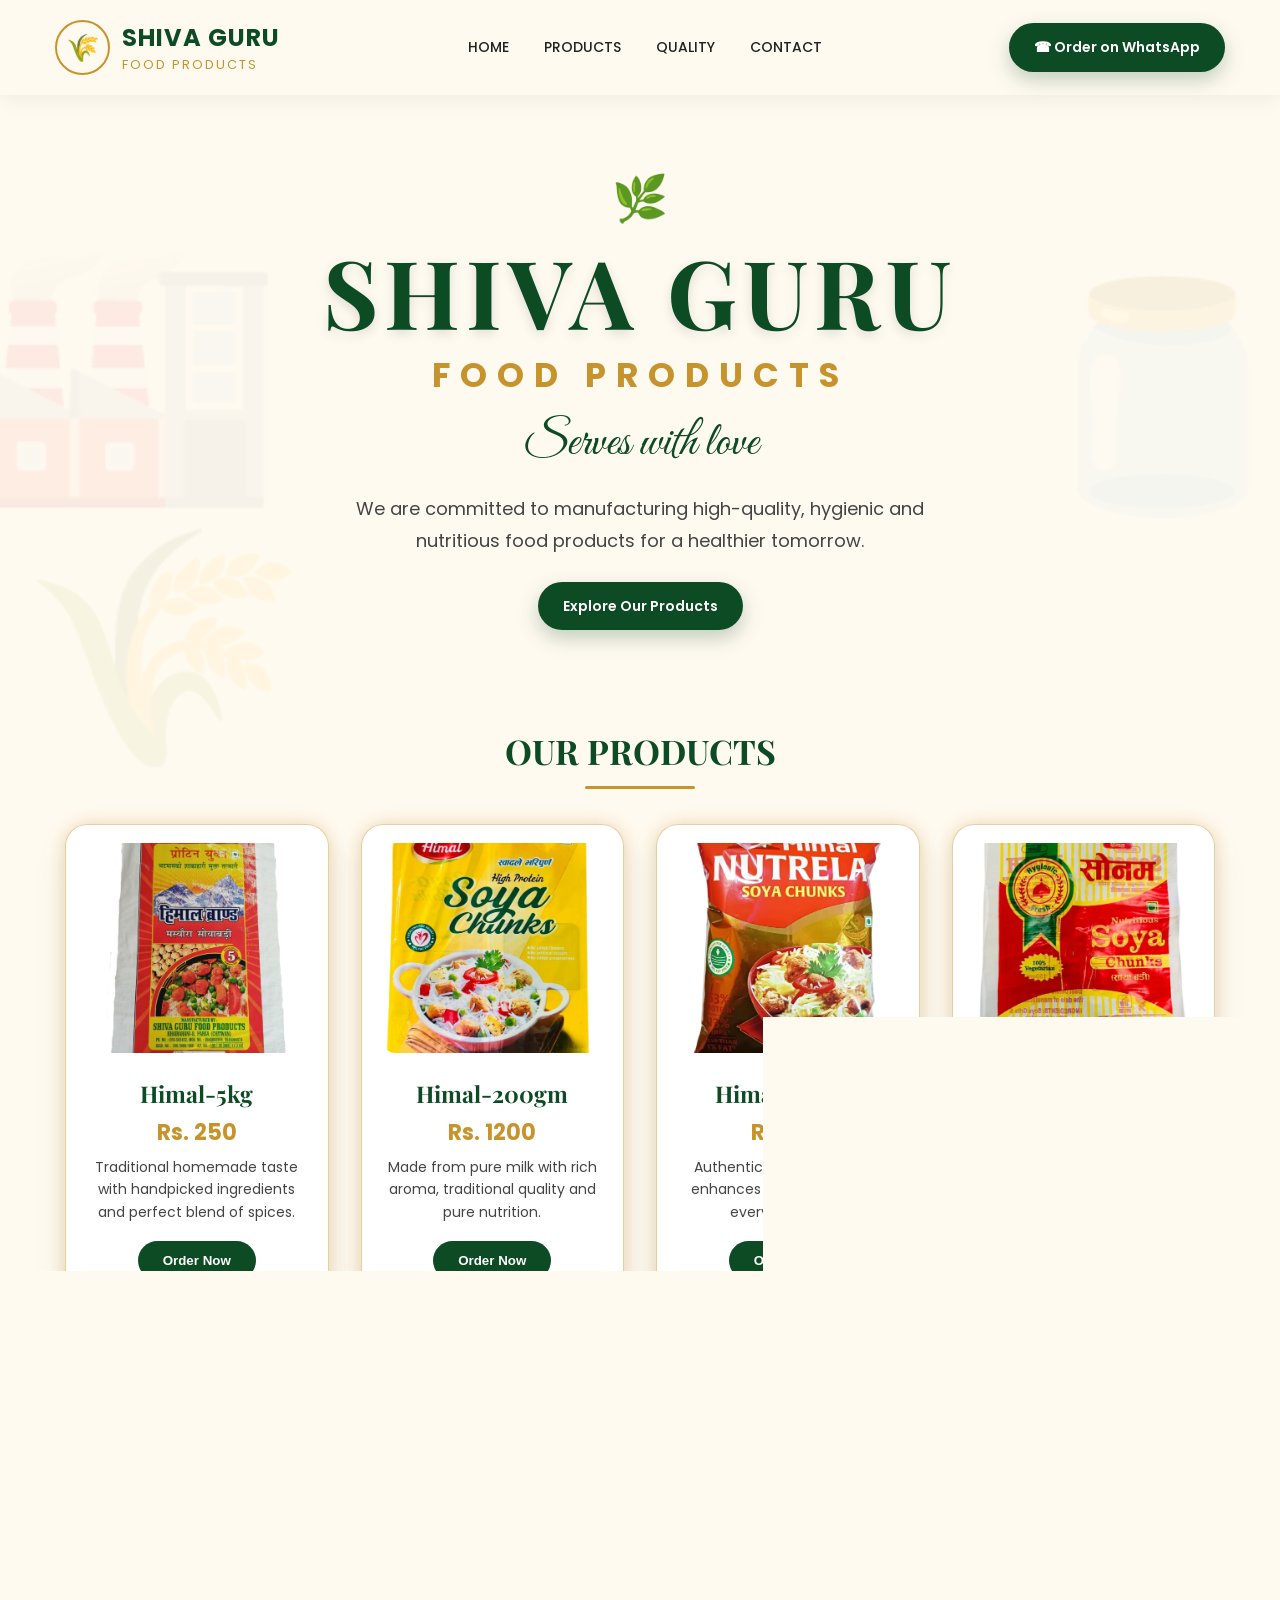
==== index.html @ 167d83d1 "Rename to lowercase index" ====
<!DOCTYPE html>
<html lang="en">
<head>
  <meta charset="UTF-8" />
  <meta name="viewport" content="width=device-width, initial-scale=1.0" />
  <title>Shiva Guru Food Products</title>

  <link href="https://fonts.googleapis.com/css2?family=Playfair+Display:wght@600;700;800&family=Poppins:wght@300;400;500;600;700&family=Great+Vibes&display=swap" rel="stylesheet">

  <link rel="stylesheet" href="style.css" />
</head>
<body>

  <div class="bg-line factory"></div>
  <div class="bg-line jar"></div>
  <div class="bg-line wheat"></div>

  <header class="navbar">
    <div class="brand">
      <div class="logo">🌾</div>
      <div>
        <h2>Shiva Guru</h2>
        <p>Food Products</p>
      </div>
    </div>

    <nav>
      <a href="#">Home</a>
      <a href="#products">Products</a>
      <a href="#quality">Quality</a>
      <a href="#contact">Contact</a>
    </nav>

    <a class="nav-btn" href="https://wa.me/9779845094574" target="_blank">☎ Order on WhatsApp</a>
  </header>

  <section class="hero">
    <div class="hero-content">
      <div class="small-icon">🌿</div>
      <h1>Shiva Guru</h1>
      <h3>Food Products</h3>
      <p class="slogan">Serves with love</p>

      <p class="hero-text">
        We are committed to manufacturing high-quality, hygienic and nutritious food products
        for a healthier tomorrow.
      </p>

      <a href="#products" class="main-btn">Explore Our Products</a>
    </div>
  </section>

  <section id="products" class="products">
    <h2>Our Products</h2>
    <div class="divider"></div>

    <div class="product-grid" id="productGrid"></div>
  </section>
  <section id="quality" class="quality">
    <div class="quality-box">
      <div>
        <span>🛡</span>
        <h4>Premium Quality</h4>
        <p>Best quality in every product.</p>
      </div>

      <div>
        <span>🌱</span>
        <h4>Natural Ingredients</h4>
        <p>Carefully selected ingredients.</p>
      </div>

      <div>
        <span>🏭</span>
        <h4>Hygienic Process</h4>
        <p>Manufactured in a clean environment.</p>
      </div>

      <div>
        <span>♡</span>
        <h4>Customer Satisfaction</h4>
        <p>Customer happiness is our priority.</p>
      </div>
    </div>
  </section>

  <section id="contact" class="contact-section">
    <div class="contact-card">
      <div class="contact-info">
        <h2>Get in Touch</h2>
        <div class="divider small"></div>

        <p><span class="circle-icon">✉</span> Shivagurufoodproducts@gmail.com</p>
        <p><span class="circle-icon">☎</span> 9845094574</p>
        <p><span class="circle-icon">📍</span> Khairahani-8, Parsa, Chitwan, Nepal</p>
      </div>

      <div class="qr-box">
        <h2>Chat With Us on WhatsApp</h2>
        <div class="divider small"></div>
        <p>Scan the QR code to message us directly.</p>

        <img src="https://api.qrserver.com/v1/create-qr-code/?size=180x180&data=https://wa.me/9779845094574" alt="WhatsApp QR Code">

        <a href="https://wa.me/9779845094574" target="_blank" class="main-btn">Chat on WhatsApp</a>
      </div>
    </div>
  </section>

  <footer>
    <div class="footer-brand">
      <div class="logo">🌾</div>
      <div>
        <h3>Shiva Guru</h3>
        <p>Food Products</p>
      </div>
    </div>

    <p>© 2026 Shiva Guru Food Products. All Rights Reserved.</p>
  </footer>

  <div class="modal" id="orderModal">
    <div class="modal-content">
      <button class="close-btn" onclick="closeModal()">×</button>

      <h2>Order Product</h2>
      <p id="selectedProduct"></p>

      <input type="text" id="customerName" placeholder="Your Name">
      <input type="text" id="customerAddress" placeholder="Your Address">
      <input type="number" id="quantity" placeholder="Quantity">
      <input type="text" id="customerPhone" placeholder="Contact Number">

      <button class="send-btn" onclick="sendOrder()">Send to WhatsApp</button>
    </div>
  </div>

  <script src="script.js"></script>
</body>
</html>
---- style.css ----
* {
  margin: 0;
  padding: 0;
  box-sizing: border-box;
}

html {
  scroll-behavior: smooth;
}

body {
  font-family: 'Poppins', sans-serif;
  background: #fffaf0;
  color: #1d1d1d;
  overflow-x: hidden;
}

/* Background low-transparent manufacturing elements */
.bg-line {
  position: fixed;
  z-index: -1;
  opacity: 0.07;
  pointer-events: none;
}

.factory::before {
  content: "🏭";
  font-size: 250px;
  position: fixed;
  left: -30px;
  top: 180px;
}

.jar::before {
  content: "🫙";
  font-size: 220px;
  position: fixed;
  right: -20px;
  top: 230px;
}

.wheat::before {
  content: "🌾";
  font-size: 230px;
  position: fixed;
  left: 20px;
  bottom: 80px;
}

/* Navbar */
.navbar {
  width: 100%;
  padding: 20px 55px;
  background: rgba(255, 250, 240, 0.95);
  display: flex;
  justify-content: space-between;
  align-items: center;
  box-shadow: 0 4px 20px rgba(0,0,0,0.06);
  position: sticky;
  top: 0;
  z-index: 1000;
}

.brand {
  display: flex;
  align-items: center;
  gap: 12px;
}

.logo {
  width: 55px;
  height: 55px;
  border: 2px solid #c7932d;
  color: #0d4b25;
  border-radius: 50%;
  display: flex;
  justify-content: center;
  align-items: center;
  font-size: 27px;
}

.brand h2 {
  color: #0d4b25;
  text-transform: uppercase;
  font-size: 24px;
  letter-spacing: 1px;
}

.brand p {
  color: #c7932d;
  text-transform: uppercase;
  font-size: 13px;
  letter-spacing: 2px;
}

nav {
  display: flex;
  gap: 35px;
}

nav a {
  text-decoration: none;
  color: #222;
  font-weight: 500;
  font-size: 14px;
  text-transform: uppercase;
}

nav a:hover {
  color: #c7932d;
}

.nav-btn,
.main-btn {
  background: #0d4b25;
  color: white;
  text-decoration: none;
  padding: 14px 25px;
  border-radius: 30px;
  font-size: 14px;
  font-weight: 600;
  box-shadow: 0 8px 20px rgba(13,75,37,0.25);
  transition: 0.3s;
}

.nav-btn:hover,
.main-btn:hover {
  background: #c7932d;
  transform: translateY(-2px);
}

/* Hero */
.hero {
  min-height: 520px;
  display: flex;
  align-items: center;
  justify-content: center;
  text-align: center;
  padding: 70px 20px;
  position: relative;
}

.hero-content {
  max-width: 850px;
}

.small-icon {
  font-size: 45px;
  margin-bottom: 10px;
}

.hero h1 {
  font-family: 'Playfair Display', serif;
  font-size: 95px;
  color: #0d4b25;
  text-transform: uppercase;
  letter-spacing: 6px;
  line-height: 1;
  text-shadow: 0 4px 12px rgba(0,0,0,0.12);
}

.hero h3 {
  font-size: 34px;
  color: #c7932d;
  text-transform: uppercase;
  letter-spacing: 10px;
  margin-top: 12px;
}

.slogan {
  font-family: 'Great Vibes', cursive;
  font-size: 48px;
  color: #0d4b25;
  margin-top: 12px;
}

.hero-text {
  max-width: 620px;
  margin: 20px auto 35px;
  font-size: 18px;
  line-height: 1.8;
  color: #444;
}

/* Products */
.products {
  padding: 40px 65px 60px;
  text-align: center;
}

.products h2,
.contact-section h2 {
  font-family: 'Playfair Display', serif;
  color: #0d4b25;
  font-size: 34px;
  text-transform: uppercase;
}

.divider {
  width: 110px;
  height: 3px;
  background: #c7932d;
  margin: 12px auto 35px;
  border-radius: 20px;
}

.divider.small {
  width: 80px;
  margin-bottom: 25px;
}

.product-grid {
  display: grid;
  grid-template-columns: repeat(4, 1fr);
  gap: 32px;
  max-width: 1200px;
  margin: auto;
}

.product-card {
  background: rgba(255,255,255,0.94);
  border-radius: 22px;
  padding: 18px;
  border: 1px solid rgba(199,147,45,0.45);
  box-shadow:
    0 0 18px rgba(199,147,45,0.30),
    0 15px 35px rgba(0,0,0,0.08);
  transition: 0.35s ease;
}

.product-card:hover {
  transform: translateY(-8px);
  box-shadow:
    0 0 28px rgba(199,147,45,0.50),
    0 22px 45px rgba(0,0,0,0.12);
}

.product-card img {
  width: 100%;
  height: 210px;
  object-fit: cover;
  border-radius: 16px;
  background: #fff7df;
}

.product-card h3 {
  color: #0d4b25;
  font-family: 'Playfair Display', serif;
  font-size: 23px;
  margin-top: 18px;
}

.price {
  color: #c7932d;
  font-weight: 700;
  font-size: 22px;
  margin: 7px 0;
}

.product-card p {
  font-size: 14px;
  line-height: 1.6;
  color: #444;
  min-height: 70px;
}

.order-btn {
  border: none;
  background: #0d4b25;
  color: white;
  padding: 12px 25px;
  border-radius: 25px;
  margin-top: 15px;
  cursor: pointer;
  font-weight: 600;
  transition: 0.3s;
}

.order-btn:hover {
  background: #c7932d;
}

/* Quality */
.quality {
  padding: 20px 70px 50px;
}

.quality-box {
  max-width: 1080px;
  margin: auto;
  background: rgba(255,255,255,0.88);
  border-radius: 20px;
  display: grid;
  grid-template-columns: repeat(4, 1fr);
  padding: 30px 20px;
  box-shadow: 0 12px 30px rgba(0,0,0,0.07);
}

.quality-box div {
  padding: 10px 25px;
  border-right: 1px solid rgba(199,147,45,0.35);
}

.quality-box div:last-child {
  border-right: none;
}

.quality-box span {
  font-size: 40px;
}

.quality-box h4 {
  margin: 10px 0;
  color: #0d4b25;
  text-transform: uppercase;
}

.quality-box p {
  font-size: 14px;
  color: #555;
}

/* Contact */
.contact-section {
  padding: 30px 70px 60px;
}

.contact-card {
  max-width: 1080px;
  margin: auto;
  background: rgba(255,255,255,0.9);
  border-radius: 22px;
  padding: 40px;
  display: grid;
  grid-template-columns: 1fr 1fr;
  gap: 30px;
  box-shadow: 0 12px 35px rgba(0,0,0,0.08);
}

.contact-info {
  border-right: 1px solid rgba(199,147,45,0.4);
  padding-right: 40px;
}

.contact-info p {
  display: flex;
  align-items: center;
  gap: 18px;
  margin: 25px 0;
  font-size: 17px;
}

.circle-icon {
  width: 42px;
  height: 42px;
  background: #0d4b25;
  color: white;
  border-radius: 50%;
  display: flex;
  justify-content: center;
  align-items: center;
}

.qr-box {
  text-align: center;
}

.qr-box p {
  color: #444;
  margin-bottom: 18px;
}

.qr-box img {
  width: 180px;
  border: 8px solid #fff4d0;
  border-radius: 12px;
  margin-bottom: 18px;
}

/* Footer */
footer {
  background: #0d4b25;
  color: white;
  padding: 28px 70px;
  display: flex;
  justify-content: space-between;
  align-items: center;
}

.footer-brand {
  display: flex;
  align-items: center;
  gap: 12px;
}

.footer-brand h3 {
  color: #f3c86a;
  text-transform: uppercase;
  letter-spacing: 2px;
}

.footer-brand p {
  color: #f3c86a;
  text-transform: uppercase;
  font-size: 13px;
}

/* Order Modal */
.modal {
  position: fixed;
  inset: 0;
  background: rgba(0,0,0,0.55);
  display: none;
  justify-content: center;
  align-items: center;
  z-index: 3000;
}

.modal-content {
  background: #fffaf0;
  width: 90%;
  max-width: 430px;
  padding: 35px;
  border-radius: 22px;
  position: relative;
  box-shadow: 0 20px 60px rgba(0,0,0,0.3);
}

.modal-content h2 {
  color: #0d4b25;
  margin-bottom: 8px;
}

#selectedProduct {
  color: #c7932d;
  font-weight: 600;
  margin-bottom: 18px;
}

.modal-content input {
  width: 100%;
  padding: 14px;
  margin: 9px 0;
  border-radius: 10px;
  border: 1px solid #ddd;
  font-family: 'Poppins', sans-serif;
}

.send-btn {
  width: 100%;
  margin-top: 15px;
  padding: 14px;
  background: #0d4b25;
  color: white;
  border: none;
  border-radius: 25px;
  font-weight: 700;
  cursor: pointer;
}

.close-btn {
  position: absolute;
  top: 12px;
  right: 18px;
  border: none;
  background: transparent;
  font-size: 30px;
  cursor: pointer;
}

/* Responsive */
@media (max-width: 1000px) {
  nav {
    display: none;
  }

  .product-grid {
    grid-template-columns: repeat(2, 1fr);
  }

  .quality-box {
    grid-template-columns: repeat(2, 1fr);
  }

  .contact-card {
    grid-template-columns: 1fr;
  }

  .contact-info {
    border-right: none;
    border-bottom: 1px solid rgba(199,147,45,0.4);
    padding-right: 0;
    padding-bottom: 25px;
  }

  .hero h1 {
    font-size: 64px;
  }
}

@media (max-width: 600px) {
  .navbar {
    padding: 18px 22px;
  }

  .nav-btn {
    display: none;
  }

  .hero h1 {
    font-size: 46px;
    letter-spacing: 3px;
  }

  .hero h3 {
    font-size: 22px;
    letter-spacing: 5px;
  }

  .slogan {
    font-size: 38px;
  }

  .products,
  .quality,
  .contact-section {
    padding-left: 22px;
    padding-right: 22px;
  }

  .product-grid {
    grid-template-columns: 1fr;
  }

  .quality-box {
    grid-template-columns: 1fr;
  }

  .quality-box div {
    border-right: none;
    border-bottom: 1px solid rgba(199,147,45,0.3);
  }

  footer {
    flex-direction: column;
    gap: 20px;
    text-align: center;
  }
}
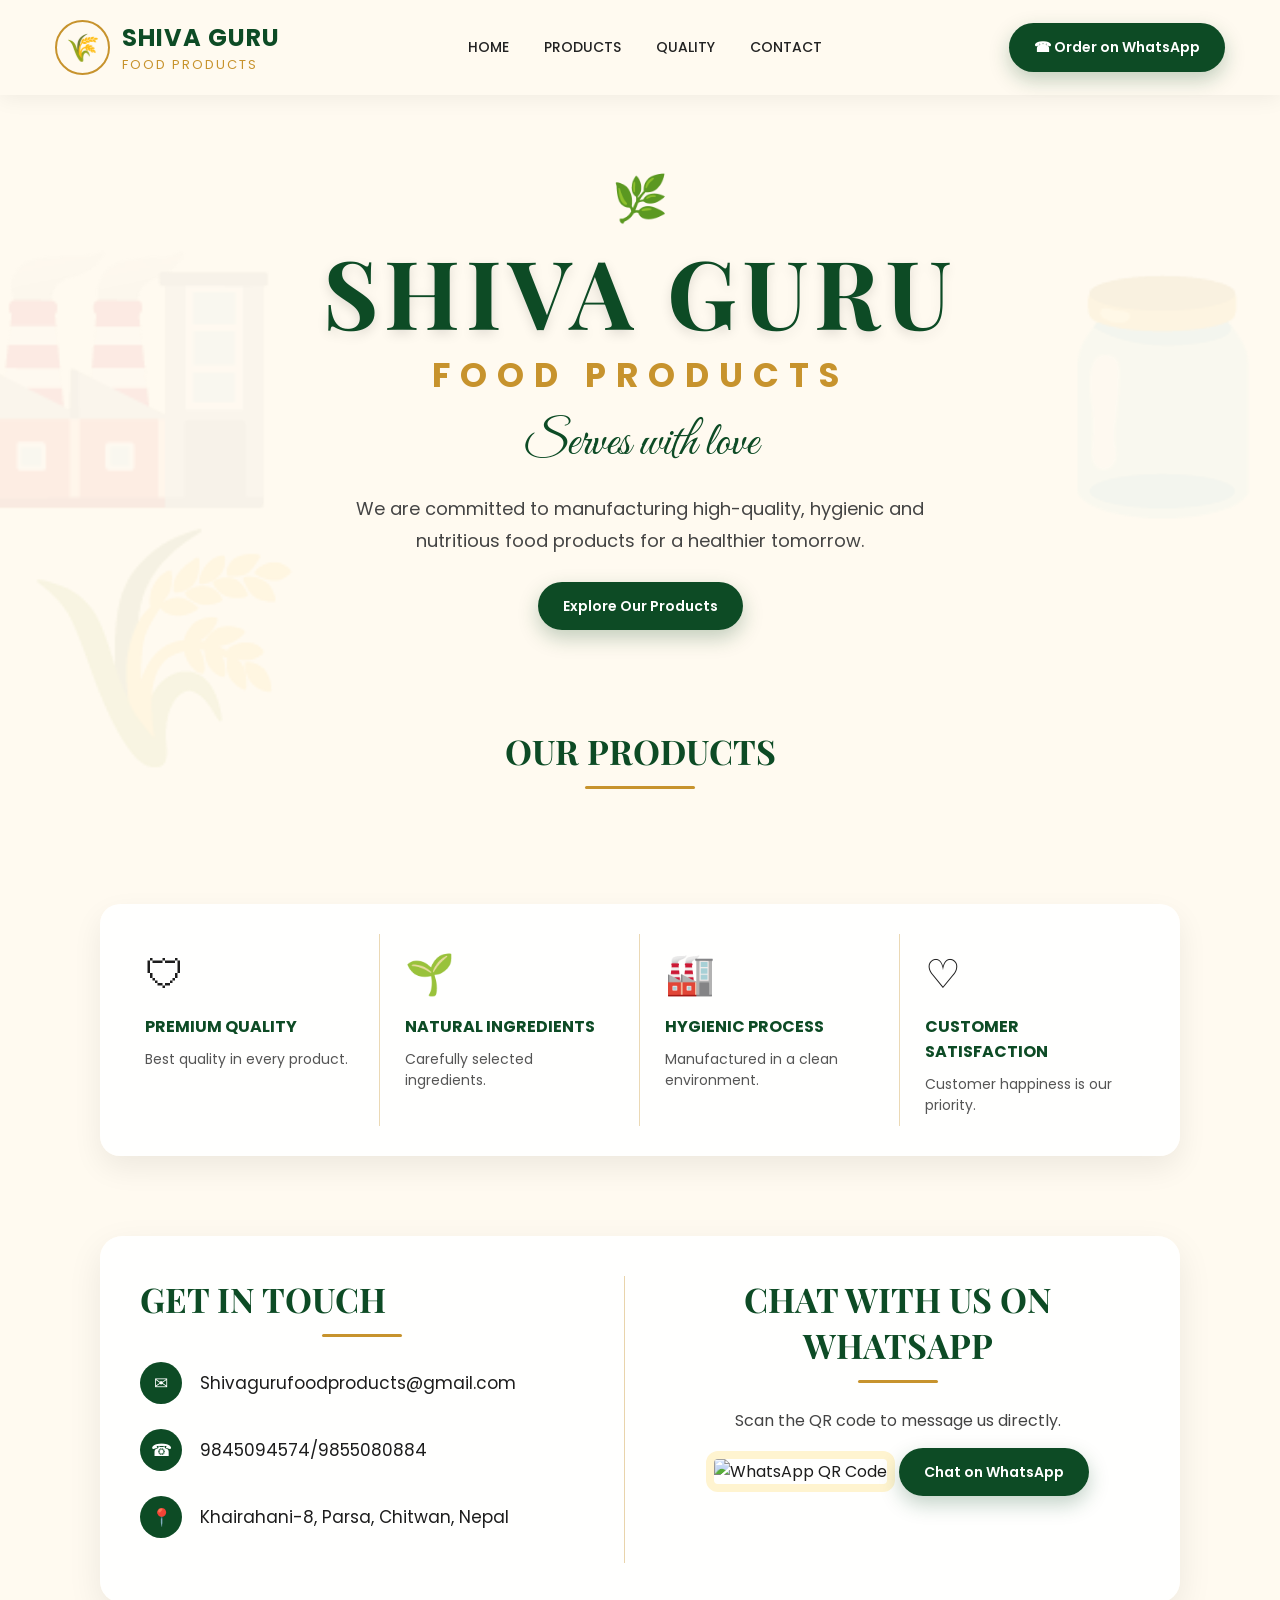
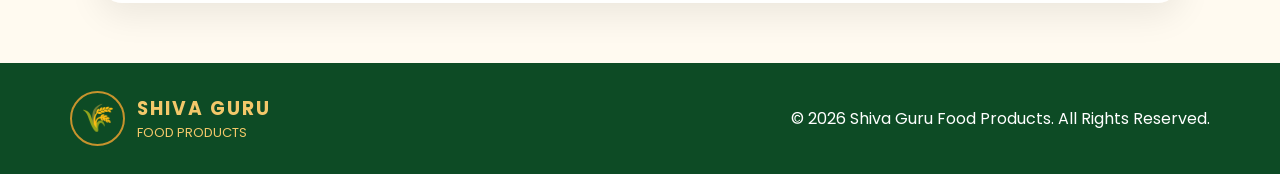
==== commit db8bfedf: "Updated WhatsApp order number" ====
--- a/index.html
+++ b/index.html
@@ -31,7 +31,7 @@
       <a href="#contact">Contact</a>
     </nav>
 
-    <a class="nav-btn" href="https://wa.me/9779845094574" target="_blank">☎ Order on WhatsApp</a>
+    <a class="nav-btn" href="https://wa.me/9779855080884" target="_blank">☎ Order on WhatsApp</a>
   </header>
 
   <section class="hero">
@@ -91,7 +91,7 @@
         <div class="divider small"></div>
 
         <p><span class="circle-icon">✉</span> Shivagurufoodproducts@gmail.com</p>
-        <p><span class="circle-icon">☎</span> 9845094574</p>
+        <p><span class="circle-icon">☎</span> 9845094574/9855080884</p>
         <p><span class="circle-icon">📍</span> Khairahani-8, Parsa, Chitwan, Nepal</p>
       </div>
 
@@ -100,9 +100,9 @@
         <div class="divider small"></div>
         <p>Scan the QR code to message us directly.</p>
 
-        <img src="https://api.qrserver.com/v1/create-qr-code/?size=180x180&data=https://wa.me/9779845094574" alt="WhatsApp QR Code">
+        <img src="https://api.qrserver.com/v1/create-qr-code/?size=180x180&data=https://wa.me/9779855080884" alt="WhatsApp QR Code">
 
-        <a href="https://wa.me/9779845094574" target="_blank" class="main-btn">Chat on WhatsApp</a>
+        <a href="https://wa.me/9779855080884" target="_blank" class="main-btn">Chat on WhatsApp</a>
       </div>
     </div>
   </section>
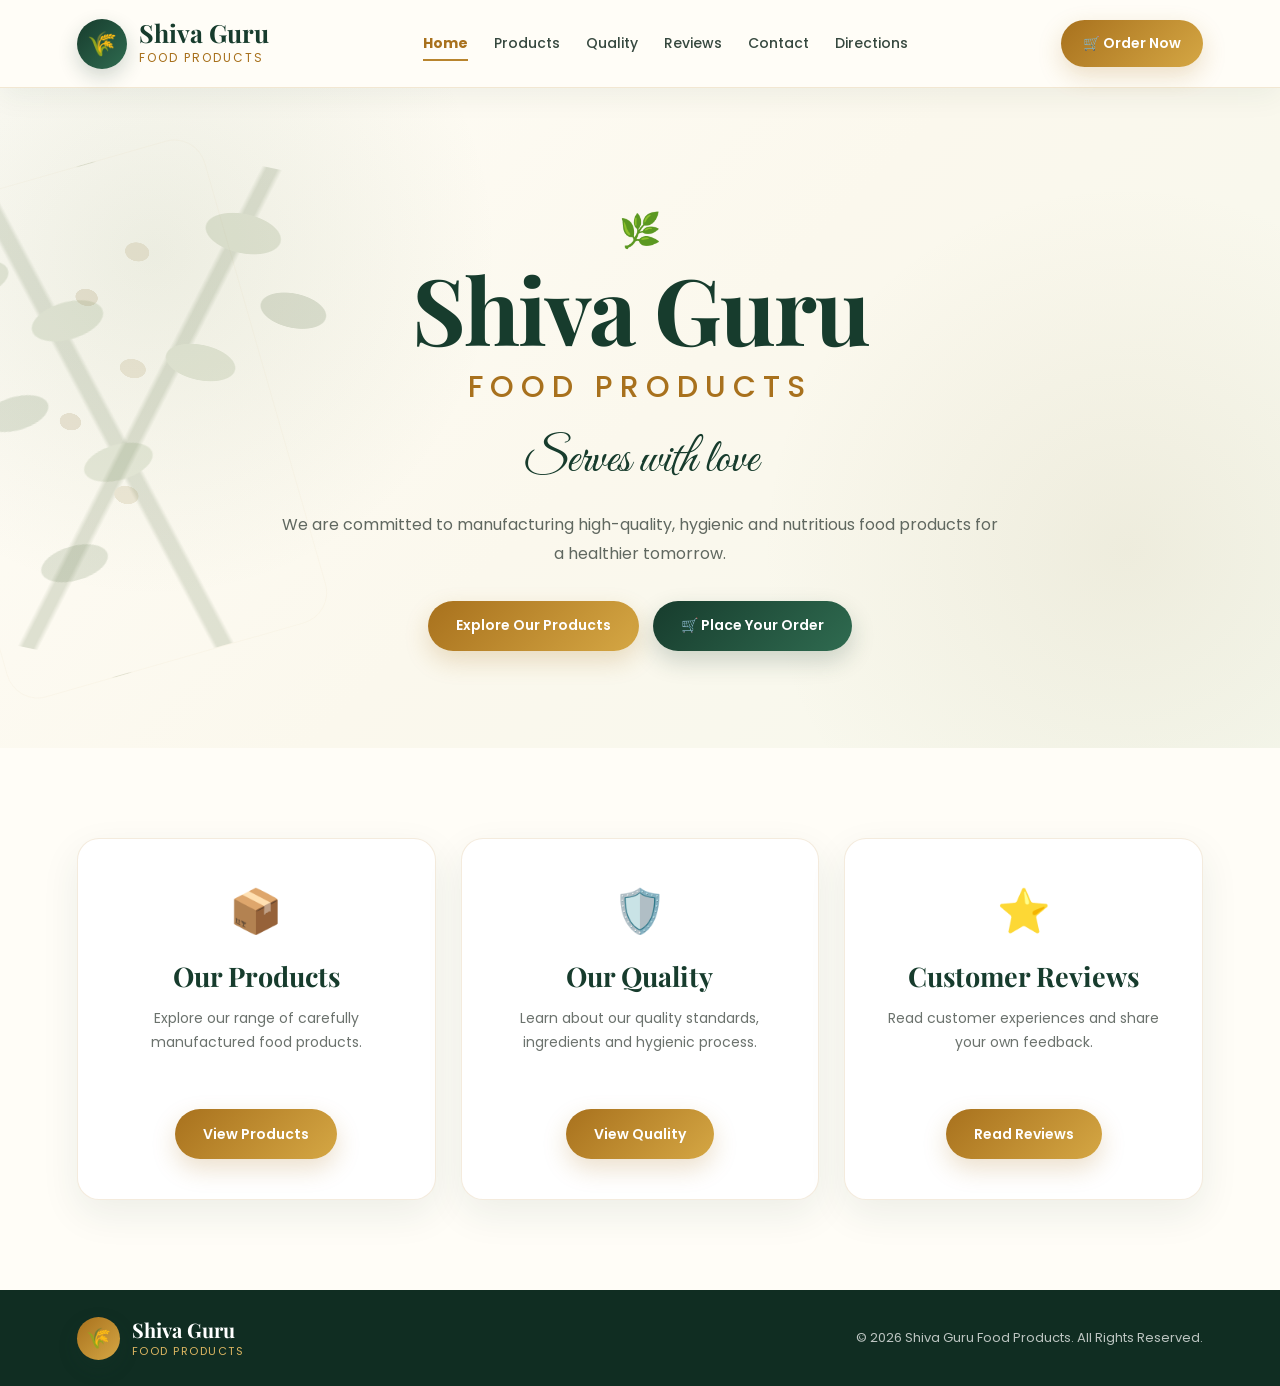
==== commit 6dcffd5f: "Add files via upload" ====
--- a/index.html
+++ b/index.html
@@ -1,140 +1,123 @@
-<!DOCTYPE html>
-<html lang="en">
-<head>
-  <meta charset="UTF-8" />
-  <meta name="viewport" content="width=device-width, initial-scale=1.0" />
-  <title>Shiva Guru Food Products</title>
-
-  <link href="https://fonts.googleapis.com/css2?family=Playfair+Display:wght@600;700;800&family=Poppins:wght@300;400;500;600;700&family=Great+Vibes&display=swap" rel="stylesheet">
-
-  <link rel="stylesheet" href="style.css" />
-</head>
-<body>
-
-  <div class="bg-line factory"></div>
-  <div class="bg-line jar"></div>
-  <div class="bg-line wheat"></div>
-
-  <header class="navbar">
-    <div class="brand">
-      <div class="logo">🌾</div>
-      <div>
-        <h2>Shiva Guru</h2>
-        <p>Food Products</p>
-      </div>
-    </div>
-
-    <nav>
-      <a href="#">Home</a>
-      <a href="#products">Products</a>
-      <a href="#quality">Quality</a>
-      <a href="#contact">Contact</a>
-    </nav>
-
-    <a class="nav-btn" href="https://wa.me/9779855080884" target="_blank">☎ Order on WhatsApp</a>
-  </header>
-
-  <section class="hero">
-    <div class="hero-content">
-      <div class="small-icon">🌿</div>
-      <h1>Shiva Guru</h1>
-      <h3>Food Products</h3>
-      <p class="slogan">Serves with love</p>
-
-      <p class="hero-text">
-        We are committed to manufacturing high-quality, hygienic and nutritious food products
-        for a healthier tomorrow.
-      </p>
-
-      <a href="#products" class="main-btn">Explore Our Products</a>
-    </div>
-  </section>
-
-  <section id="products" class="products">
-    <h2>Our Products</h2>
-    <div class="divider"></div>
-
-    <div class="product-grid" id="productGrid"></div>
-  </section>
-  <section id="quality" class="quality">
-    <div class="quality-box">
-      <div>
-        <span>🛡</span>
-        <h4>Premium Quality</h4>
-        <p>Best quality in every product.</p>
-      </div>
-
-      <div>
-        <span>🌱</span>
-        <h4>Natural Ingredients</h4>
-        <p>Carefully selected ingredients.</p>
-      </div>
-
-      <div>
-        <span>🏭</span>
-        <h4>Hygienic Process</h4>
-        <p>Manufactured in a clean environment.</p>
-      </div>
-
-      <div>
-        <span>♡</span>
-        <h4>Customer Satisfaction</h4>
-        <p>Customer happiness is our priority.</p>
-      </div>
-    </div>
-  </section>
-
-  <section id="contact" class="contact-section">
-    <div class="contact-card">
-      <div class="contact-info">
-        <h2>Get in Touch</h2>
-        <div class="divider small"></div>
-
-        <p><span class="circle-icon">✉</span> Shivagurufoodproducts@gmail.com</p>
-        <p><span class="circle-icon">☎</span> 9845094574/9855080884</p>
-        <p><span class="circle-icon">📍</span> Khairahani-8, Parsa, Chitwan, Nepal</p>
-      </div>
-
-      <div class="qr-box">
-        <h2>Chat With Us on WhatsApp</h2>
-        <div class="divider small"></div>
-        <p>Scan the QR code to message us directly.</p>
-
-        <img src="https://api.qrserver.com/v1/create-qr-code/?size=180x180&data=https://wa.me/9779855080884" alt="WhatsApp QR Code">
-
-        <a href="https://wa.me/9779855080884" target="_blank" class="main-btn">Chat on WhatsApp</a>
-      </div>
-    </div>
-  </section>
-
-  <footer>
-    <div class="footer-brand">
-      <div class="logo">🌾</div>
-      <div>
-        <h3>Shiva Guru</h3>
-        <p>Food Products</p>
-      </div>
-    </div>
-
-    <p>© 2026 Shiva Guru Food Products. All Rights Reserved.</p>
-  </footer>
-
-  <div class="modal" id="orderModal">
-    <div class="modal-content">
-      <button class="close-btn" onclick="closeModal()">×</button>
-
-      <h2>Order Product</h2>
-      <p id="selectedProduct"></p>
-
-      <input type="text" id="customerName" placeholder="Your Name">
-      <input type="text" id="customerAddress" placeholder="Your Address">
-      <input type="number" id="quantity" placeholder="Quantity">
-      <input type="text" id="customerPhone" placeholder="Contact Number">
-
-      <button class="send-btn" onclick="sendOrder()">Send to WhatsApp</button>
-    </div>
-  </div>
-
-  <script src="script.js"></script>
-</body>
+<!DOCTYPE html>
+<html lang="en">
+<head>
+  <meta charset="UTF-8">
+  <meta name="viewport" content="width=device-width, initial-scale=1.0">
+
+  <title>Shiva Guru Food Products</title>
+
+  <link
+    href="https://fonts.googleapis.com/css2?family=Playfair+Display:wght@600;700;800&family=Poppins:wght@300;400;500;600;700&family=Great+Vibes&display=swap"
+    rel="stylesheet"
+  >
+
+  <link rel="stylesheet" href="style.css">
+</head>
+
+<body>
+
+  <div class="bg-line factory"></div>
+  <div class="bg-line jar"></div>
+  <div class="bg-line wheat"></div>
+
+  <header class="navbar">
+    <a href="index.html" class="brand">
+      <div class="logo">🌾</div>
+
+      <div>
+        <h2>Shiva Guru</h2>
+        <p>Food Products</p>
+      </div>
+    </a>
+
+    <nav>
+      <a href="index.html" class="active">Home</a>
+      <a href="products.html">Products</a>
+      <a href="quality.html">Quality</a>
+      <a href="reviews.html">Reviews</a>
+      <a href="contact.html">Contact</a>
+      <a href="directions.html">Directions</a>
+    </nav>
+
+    <a href="products.html#order" class="nav-btn">
+      🛒 Order Now
+    </a>
+  </header>
+
+  <main>
+    <section class="hero">
+      <div class="hero-content">
+        <div class="small-icon">🌿</div>
+
+        <h1>Shiva Guru</h1>
+        <h3>Food Products</h3>
+
+        <p class="slogan">Serves with love</p>
+
+        <p class="hero-text">
+          We are committed to manufacturing high-quality, hygienic and
+          nutritious food products for a healthier tomorrow.
+        </p>
+
+        <div class="hero-buttons">
+          <a href="products.html" class="main-btn">
+            Explore Our Products
+          </a>
+
+          <a href="products.html#order" class="main-btn order-main-btn">
+            🛒 Place Your Order
+          </a>
+        </div>
+      </div>
+    </section>
+
+    <section class="home-navigation-section">
+      <div class="home-navigation-grid">
+
+        <article class="home-navigation-card">
+          <span>📦</span>
+          <h2>Our Products</h2>
+          <p>
+            Explore our range of carefully manufactured food products.
+          </p>
+          <a href="products.html" class="main-btn">View Products</a>
+        </article>
+
+        <article class="home-navigation-card">
+          <span>🛡️</span>
+          <h2>Our Quality</h2>
+          <p>
+            Learn about our quality standards, ingredients and hygienic process.
+          </p>
+          <a href="quality.html" class="main-btn">View Quality</a>
+        </article>
+
+        <article class="home-navigation-card">
+          <span>⭐</span>
+          <h2>Customer Reviews</h2>
+          <p>
+            Read customer experiences and share your own feedback.
+          </p>
+          <a href="reviews.html" class="main-btn">Read Reviews</a>
+        </article>
+
+      </div>
+    </section>
+  </main>
+
+  <footer>
+    <div class="footer-brand">
+      <div class="logo">🌾</div>
+
+      <div>
+        <h3>Shiva Guru</h3>
+        <p>Food Products</p>
+      </div>
+    </div>
+
+    <p>© 2026 Shiva Guru Food Products. All Rights Reserved.</p>
+  </footer>
+
+  <script src="script.js"></script>
+</body>
 </html>
--- a/style.css
+++ b/style.css
@@ -1,549 +1,2531 @@
-* {
-  margin: 0;
-  padding: 0;
-  box-sizing: border-box;
-}
-
-html {
-  scroll-behavior: smooth;
-}
-
-body {
-  font-family: 'Poppins', sans-serif;
-  background: #fffaf0;
-  color: #1d1d1d;
-  overflow-x: hidden;
-}
-
-/* Background low-transparent manufacturing elements */
-.bg-line {
-  position: fixed;
-  z-index: -1;
-  opacity: 0.07;
-  pointer-events: none;
-}
-
-.factory::before {
-  content: "🏭";
-  font-size: 250px;
-  position: fixed;
-  left: -30px;
-  top: 180px;
-}
-
-.jar::before {
-  content: "🫙";
-  font-size: 220px;
-  position: fixed;
-  right: -20px;
-  top: 230px;
-}
-
-.wheat::before {
-  content: "🌾";
-  font-size: 230px;
-  position: fixed;
-  left: 20px;
-  bottom: 80px;
-}
-
-/* Navbar */
-.navbar {
-  width: 100%;
-  padding: 20px 55px;
-  background: rgba(255, 250, 240, 0.95);
-  display: flex;
-  justify-content: space-between;
-  align-items: center;
-  box-shadow: 0 4px 20px rgba(0,0,0,0.06);
-  position: sticky;
-  top: 0;
-  z-index: 1000;
-}
-
-.brand {
-  display: flex;
-  align-items: center;
-  gap: 12px;
-}
-
-.logo {
-  width: 55px;
-  height: 55px;
-  border: 2px solid #c7932d;
-  color: #0d4b25;
-  border-radius: 50%;
-  display: flex;
-  justify-content: center;
-  align-items: center;
-  font-size: 27px;
-}
-
-.brand h2 {
-  color: #0d4b25;
-  text-transform: uppercase;
-  font-size: 24px;
-  letter-spacing: 1px;
-}
-
-.brand p {
-  color: #c7932d;
-  text-transform: uppercase;
-  font-size: 13px;
-  letter-spacing: 2px;
-}
-
-nav {
-  display: flex;
-  gap: 35px;
-}
-
-nav a {
-  text-decoration: none;
-  color: #222;
-  font-weight: 500;
-  font-size: 14px;
-  text-transform: uppercase;
-}
-
-nav a:hover {
-  color: #c7932d;
-}
-
-.nav-btn,
-.main-btn {
-  background: #0d4b25;
-  color: white;
-  text-decoration: none;
-  padding: 14px 25px;
-  border-radius: 30px;
-  font-size: 14px;
-  font-weight: 600;
-  box-shadow: 0 8px 20px rgba(13,75,37,0.25);
-  transition: 0.3s;
-}
-
-.nav-btn:hover,
-.main-btn:hover {
-  background: #c7932d;
-  transform: translateY(-2px);
-}
-
-/* Hero */
-.hero {
-  min-height: 520px;
-  display: flex;
-  align-items: center;
-  justify-content: center;
-  text-align: center;
-  padding: 70px 20px;
-  position: relative;
-}
-
-.hero-content {
-  max-width: 850px;
-}
-
-.small-icon {
-  font-size: 45px;
-  margin-bottom: 10px;
-}
-
-.hero h1 {
-  font-family: 'Playfair Display', serif;
-  font-size: 95px;
-  color: #0d4b25;
-  text-transform: uppercase;
-  letter-spacing: 6px;
-  line-height: 1;
-  text-shadow: 0 4px 12px rgba(0,0,0,0.12);
-}
-
-.hero h3 {
-  font-size: 34px;
-  color: #c7932d;
-  text-transform: uppercase;
-  letter-spacing: 10px;
-  margin-top: 12px;
-}
-
-.slogan {
-  font-family: 'Great Vibes', cursive;
-  font-size: 48px;
-  color: #0d4b25;
-  margin-top: 12px;
-}
-
-.hero-text {
-  max-width: 620px;
-  margin: 20px auto 35px;
-  font-size: 18px;
-  line-height: 1.8;
-  color: #444;
-}
-
-/* Products */
-.products {
-  padding: 40px 65px 60px;
-  text-align: center;
-}
-
-.products h2,
-.contact-section h2 {
-  font-family: 'Playfair Display', serif;
-  color: #0d4b25;
-  font-size: 34px;
-  text-transform: uppercase;
-}
-
-.divider {
-  width: 110px;
-  height: 3px;
-  background: #c7932d;
-  margin: 12px auto 35px;
-  border-radius: 20px;
-}
-
-.divider.small {
-  width: 80px;
-  margin-bottom: 25px;
-}
-
-.product-grid {
-  display: grid;
-  grid-template-columns: repeat(4, 1fr);
-  gap: 32px;
-  max-width: 1200px;
-  margin: auto;
-}
-
-.product-card {
-  background: rgba(255,255,255,0.94);
-  border-radius: 22px;
-  padding: 18px;
-  border: 1px solid rgba(199,147,45,0.45);
-  box-shadow:
-    0 0 18px rgba(199,147,45,0.30),
-    0 15px 35px rgba(0,0,0,0.08);
-  transition: 0.35s ease;
-}
-
-.product-card:hover {
-  transform: translateY(-8px);
-  box-shadow:
-    0 0 28px rgba(199,147,45,0.50),
-    0 22px 45px rgba(0,0,0,0.12);
-}
-
-.product-card img {
-  width: 100%;
-  height: 210px;
-  object-fit: cover;
-  border-radius: 16px;
-  background: #fff7df;
-}
-
-.product-card h3 {
-  color: #0d4b25;
-  font-family: 'Playfair Display', serif;
-  font-size: 23px;
-  margin-top: 18px;
-}
-
-.price {
-  color: #c7932d;
-  font-weight: 700;
-  font-size: 22px;
-  margin: 7px 0;
-}
-
-.product-card p {
-  font-size: 14px;
-  line-height: 1.6;
-  color: #444;
-  min-height: 70px;
-}
-
-.order-btn {
-  border: none;
-  background: #0d4b25;
-  color: white;
-  padding: 12px 25px;
-  border-radius: 25px;
-  margin-top: 15px;
-  cursor: pointer;
-  font-weight: 600;
-  transition: 0.3s;
-}
-
-.order-btn:hover {
-  background: #c7932d;
-}
-
-/* Quality */
-.quality {
-  padding: 20px 70px 50px;
-}
-
-.quality-box {
-  max-width: 1080px;
-  margin: auto;
-  background: rgba(255,255,255,0.88);
-  border-radius: 20px;
-  display: grid;
-  grid-template-columns: repeat(4, 1fr);
-  padding: 30px 20px;
-  box-shadow: 0 12px 30px rgba(0,0,0,0.07);
-}
-
-.quality-box div {
-  padding: 10px 25px;
-  border-right: 1px solid rgba(199,147,45,0.35);
-}
-
-.quality-box div:last-child {
-  border-right: none;
-}
-
-.quality-box span {
-  font-size: 40px;
-}
-
-.quality-box h4 {
-  margin: 10px 0;
-  color: #0d4b25;
-  text-transform: uppercase;
-}
-
-.quality-box p {
-  font-size: 14px;
-  color: #555;
-}
-
-/* Contact */
-.contact-section {
-  padding: 30px 70px 60px;
-}
-
-.contact-card {
-  max-width: 1080px;
-  margin: auto;
-  background: rgba(255,255,255,0.9);
-  border-radius: 22px;
-  padding: 40px;
-  display: grid;
-  grid-template-columns: 1fr 1fr;
-  gap: 30px;
-  box-shadow: 0 12px 35px rgba(0,0,0,0.08);
-}
-
-.contact-info {
-  border-right: 1px solid rgba(199,147,45,0.4);
-  padding-right: 40px;
-}
-
-.contact-info p {
-  display: flex;
-  align-items: center;
-  gap: 18px;
-  margin: 25px 0;
-  font-size: 17px;
-}
-
-.circle-icon {
-  width: 42px;
-  height: 42px;
-  background: #0d4b25;
-  color: white;
-  border-radius: 50%;
-  display: flex;
-  justify-content: center;
-  align-items: center;
-}
-
-.qr-box {
-  text-align: center;
-}
-
-.qr-box p {
-  color: #444;
-  margin-bottom: 18px;
-}
-
-.qr-box img {
-  width: 180px;
-  border: 8px solid #fff4d0;
-  border-radius: 12px;
-  margin-bottom: 18px;
-}
-
-/* Footer */
-footer {
-  background: #0d4b25;
-  color: white;
-  padding: 28px 70px;
-  display: flex;
-  justify-content: space-between;
-  align-items: center;
-}
-
-.footer-brand {
-  display: flex;
-  align-items: center;
-  gap: 12px;
-}
-
-.footer-brand h3 {
-  color: #f3c86a;
-  text-transform: uppercase;
-  letter-spacing: 2px;
-}
-
-.footer-brand p {
-  color: #f3c86a;
-  text-transform: uppercase;
-  font-size: 13px;
-}
-
-/* Order Modal */
-.modal {
-  position: fixed;
-  inset: 0;
-  background: rgba(0,0,0,0.55);
-  display: none;
-  justify-content: center;
-  align-items: center;
-  z-index: 3000;
-}
-
-.modal-content {
-  background: #fffaf0;
-  width: 90%;
-  max-width: 430px;
-  padding: 35px;
-  border-radius: 22px;
-  position: relative;
-  box-shadow: 0 20px 60px rgba(0,0,0,0.3);
-}
-
-.modal-content h2 {
-  color: #0d4b25;
-  margin-bottom: 8px;
-}
-
-#selectedProduct {
-  color: #c7932d;
-  font-weight: 600;
-  margin-bottom: 18px;
-}
-
-.modal-content input {
-  width: 100%;
-  padding: 14px;
-  margin: 9px 0;
-  border-radius: 10px;
-  border: 1px solid #ddd;
-  font-family: 'Poppins', sans-serif;
-}
-
-.send-btn {
-  width: 100%;
-  margin-top: 15px;
-  padding: 14px;
-  background: #0d4b25;
-  color: white;
-  border: none;
-  border-radius: 25px;
-  font-weight: 700;
-  cursor: pointer;
-}
-
-.close-btn {
-  position: absolute;
-  top: 12px;
-  right: 18px;
-  border: none;
-  background: transparent;
-  font-size: 30px;
-  cursor: pointer;
-}
-
-/* Responsive */
-@media (max-width: 1000px) {
-  nav {
-    display: none;
-  }
-
-  .product-grid {
-    grid-template-columns: repeat(2, 1fr);
-  }
-
-  .quality-box {
-    grid-template-columns: repeat(2, 1fr);
-  }
-
-  .contact-card {
-    grid-template-columns: 1fr;
-  }
-
-  .contact-info {
-    border-right: none;
-    border-bottom: 1px solid rgba(199,147,45,0.4);
-    padding-right: 0;
-    padding-bottom: 25px;
-  }
-
-  .hero h1 {
-    font-size: 64px;
-  }
-}
-
-@media (max-width: 600px) {
-  .navbar {
-    padding: 18px 22px;
-  }
-
-  .nav-btn {
-    display: none;
-  }
-
-  .hero h1 {
-    font-size: 46px;
-    letter-spacing: 3px;
-  }
-
-  .hero h3 {
-    font-size: 22px;
-    letter-spacing: 5px;
-  }
-
-  .slogan {
-    font-size: 38px;
-  }
-
-  .products,
-  .quality,
-  .contact-section {
-    padding-left: 22px;
-    padding-right: 22px;
-  }
-
-  .product-grid {
-    grid-template-columns: 1fr;
-  }
-
-  .quality-box {
-    grid-template-columns: 1fr;
-  }
-
-  .quality-box div {
-    border-right: none;
-    border-bottom: 1px solid rgba(199,147,45,0.3);
-  }
-
-  footer {
-    flex-direction: column;
-    gap: 20px;
-    text-align: center;
-  }
+/* =========================================================
+   SHIVA GURU FOOD PRODUCTS
+   COMPLETE WEBSITE STYLESHEET
+========================================================= */
+
+* {
+  margin: 0;
+  padding: 0;
+  box-sizing: border-box;
+}
+
+html {
+  scroll-behavior: smooth;
+}
+
+body {
+  font-family: "Poppins", sans-serif;
+  color: #2f352f;
+  background: #fffdf7;
+  overflow-x: hidden;
+}
+
+button,
+input,
+textarea {
+  font-family: inherit;
+}
+
+button {
+  border: none;
+}
+
+a {
+  text-decoration: none;
+}
+
+img {
+  max-width: 100%;
+  display: block;
+}
+
+body.modal-open {
+  overflow: hidden;
+}
+
+/* =========================================================
+   DECORATIVE BACKGROUND
+========================================================= */
+
+.bg-line {
+  position: fixed;
+  z-index: -1;
+  opacity: 0.045;
+  pointer-events: none;
+}
+
+.bg-line.factory {
+  top: 180px;
+  left: -40px;
+  width: 260px;
+  height: 260px;
+  border: 4px solid #173c2d;
+  border-radius: 40% 60% 50% 40%;
+  transform: rotate(20deg);
+}
+
+.bg-line.jar {
+  right: -70px;
+  top: 390px;
+  width: 300px;
+  height: 300px;
+  border: 4px solid #b8842d;
+  border-radius: 50%;
+}
+
+.bg-line.wheat {
+  left: 35%;
+  bottom: -110px;
+  width: 380px;
+  height: 380px;
+  border: 4px solid #173c2d;
+  border-radius: 50%;
+}
+
+/* =========================================================
+   NAVBAR
+========================================================= */
+
+.navbar {
+  position: sticky;
+  top: 0;
+  z-index: 1000;
+
+  width: 100%;
+  min-height: 88px;
+
+  display: flex;
+  align-items: center;
+  justify-content: space-between;
+  gap: 30px;
+
+  padding: 14px 6%;
+
+  background: rgba(255, 253, 247, 0.96);
+  backdrop-filter: blur(12px);
+
+  border-bottom: 1px solid rgba(184, 132, 45, 0.18);
+  box-shadow: 0 8px 28px rgba(23, 60, 45, 0.06);
+}
+
+.brand {
+  display: flex;
+  align-items: center;
+  gap: 12px;
+  flex-shrink: 0;
+}
+
+.logo {
+  width: 50px;
+  height: 50px;
+
+  display: flex;
+  align-items: center;
+  justify-content: center;
+
+  border-radius: 50%;
+
+  background: linear-gradient(135deg, #173c2d, #2f6b50);
+  color: white;
+
+  font-size: 24px;
+
+  box-shadow: 0 8px 20px rgba(23, 60, 45, 0.2);
+}
+
+.brand h2 {
+  font-family: "Playfair Display", serif;
+  color: #173c2d;
+  font-size: 25px;
+  line-height: 1;
+}
+
+.brand p {
+  margin-top: 4px;
+  color: #a8711d;
+  font-size: 12px;
+  letter-spacing: 2px;
+  text-transform: uppercase;
+}
+
+.navbar nav {
+  display: flex;
+  align-items: center;
+  justify-content: center;
+  gap: 26px;
+}
+
+.navbar nav a {
+  position: relative;
+
+  color: #36483f;
+  font-size: 14px;
+  font-weight: 500;
+
+  transition: color 0.25s ease;
+}
+
+.navbar nav a::after {
+  content: "";
+
+  position: absolute;
+  left: 0;
+  bottom: -7px;
+
+  width: 0;
+  height: 2px;
+
+  background: #b8842d;
+
+  transition: width 0.25s ease;
+}
+
+.navbar nav a:hover {
+  color: #a8711d;
+}
+
+.navbar nav a:hover::after {
+  width: 100%;
+}
+
+.nav-btn {
+  display: inline-flex;
+  align-items: center;
+  justify-content: center;
+  gap: 8px;
+
+  padding: 13px 22px;
+
+  border-radius: 50px;
+
+  background: linear-gradient(135deg, #a8711d, #d5a744);
+  color: white;
+
+  font-size: 14px;
+  font-weight: 600;
+
+  cursor: pointer;
+
+  box-shadow: 0 9px 24px rgba(168, 113, 29, 0.22);
+
+  transition:
+    transform 0.25s ease,
+    box-shadow 0.25s ease;
+}
+
+.nav-btn:hover {
+  transform: translateY(-2px);
+  box-shadow: 0 13px 30px rgba(168, 113, 29, 0.3);
+}
+
+/* =========================================================
+   HERO SECTION
+========================================================= */
+
+.hero {
+  position: relative;
+
+  min-height: 660px;
+
+  display: flex;
+  align-items: center;
+  justify-content: center;
+
+  padding: 110px 20px 90px;
+
+  text-align: center;
+
+  background:
+    linear-gradient(
+      rgba(255, 253, 247, 0.88),
+      rgba(255, 253, 247, 0.94)
+    ),
+    radial-gradient(circle at top left, #ecdfbe 0%, transparent 36%),
+    radial-gradient(circle at bottom right, #d8eadf 0%, transparent 34%);
+}
+
+.hero::before {
+  content: "";
+
+  position: absolute;
+  inset: 30px 5%;
+
+  border: 1px solid rgba(184, 132, 45, 0.18);
+  border-radius: 32px;
+
+  pointer-events: none;
+}
+
+.hero-content {
+  position: relative;
+  z-index: 2;
+
+  width: min(820px, 100%);
+}
+
+.small-icon {
+  margin-bottom: 8px;
+  font-size: 34px;
+}
+
+.hero h1 {
+  font-family: "Playfair Display", serif;
+  color: #173c2d;
+
+  font-size: clamp(52px, 8vw, 92px);
+  line-height: 0.95;
+  letter-spacing: -2px;
+}
+
+.hero h3 {
+  margin-top: 13px;
+
+  color: #a8711d;
+
+  font-size: clamp(18px, 3vw, 30px);
+  font-weight: 500;
+  letter-spacing: 7px;
+  text-transform: uppercase;
+}
+
+.slogan {
+  margin-top: 20px;
+
+  font-family: "Great Vibes", cursive;
+  color: #173c2d;
+
+  font-size: clamp(30px, 5vw, 48px);
+}
+
+.hero-text {
+  max-width: 720px;
+
+  margin: 20px auto 0;
+
+  color: #606860;
+
+  font-size: 16px;
+  line-height: 1.85;
+}
+
+.hero-buttons {
+  display: flex;
+  align-items: center;
+  justify-content: center;
+  flex-wrap: wrap;
+  gap: 14px;
+
+  margin-top: 32px;
+}
+
+.main-btn {
+  display: inline-flex;
+  align-items: center;
+  justify-content: center;
+
+  min-height: 50px;
+
+  padding: 14px 28px;
+
+  border-radius: 50px;
+
+  background: linear-gradient(135deg, #a8711d, #d5a744);
+  color: #ffffff;
+
+  font-size: 14px;
+  font-weight: 600;
+
+  cursor: pointer;
+
+  box-shadow: 0 10px 25px rgba(168, 113, 29, 0.22);
+
+  transition:
+    transform 0.25s ease,
+    box-shadow 0.25s ease,
+    background 0.25s ease;
+}
+
+.main-btn:hover {
+  transform: translateY(-3px);
+  box-shadow: 0 14px 32px rgba(168, 113, 29, 0.3);
+}
+
+.order-main-btn {
+  background: linear-gradient(135deg, #173c2d, #2f6b50);
+  box-shadow: 0 10px 25px rgba(23, 60, 45, 0.2);
+}
+
+/* =========================================================
+   COMMON SECTION STYLES
+========================================================= */
+
+.products,
+.quality,
+.contact-section {
+  padding: 90px 6%;
+}
+
+.products {
+  background: #fffdf7;
+}
+
+.products > h2,
+.contact-info h2,
+.qr-box h2 {
+  font-family: "Playfair Display", serif;
+  color: #173c2d;
+}
+
+.products > h2 {
+  text-align: center;
+  font-size: clamp(34px, 5vw, 52px);
+}
+
+.divider {
+  width: 78px;
+  height: 3px;
+
+  margin: 15px auto 25px;
+
+  border-radius: 20px;
+
+  background: linear-gradient(90deg, #a8711d, #d5a744);
+}
+
+.divider.small {
+  width: 55px;
+  margin: 12px 0 24px;
+}
+
+.section-description {
+  max-width: 680px;
+
+  margin: 0 auto 22px;
+
+  color: #6d726d;
+
+  text-align: center;
+  line-height: 1.75;
+}
+
+.all-products-order-btn {
+  display: block;
+
+  margin: 0 auto 45px;
+  padding: 15px 32px;
+
+  border-radius: 50px;
+
+  background: linear-gradient(135deg, #a8711d, #d5a744);
+  color: white;
+
+  font-size: 15px;
+  font-weight: 600;
+
+  cursor: pointer;
+
+  box-shadow: 0 12px 28px rgba(168, 113, 29, 0.24);
+
+  transition:
+    transform 0.25s ease,
+    box-shadow 0.25s ease;
+}
+
+.all-products-order-btn:hover {
+  transform: translateY(-3px);
+  box-shadow: 0 16px 36px rgba(168, 113, 29, 0.32);
+}
+
+/* =========================================================
+   PRODUCT GRID
+========================================================= */
+
+.product-grid {
+  width: min(1200px, 100%);
+
+  margin: 0 auto;
+
+  display: grid;
+  grid-template-columns: repeat(4, minmax(0, 1fr));
+  gap: 24px;
+}
+
+.product-card {
+  overflow: hidden;
+
+  border: 1px solid rgba(184, 132, 45, 0.14);
+  border-radius: 20px;
+
+  background: white;
+
+  box-shadow: 0 10px 32px rgba(23, 60, 45, 0.08);
+
+  transition:
+    transform 0.3s ease,
+    box-shadow 0.3s ease;
+}
+
+.product-card:hover {
+  transform: translateY(-8px);
+  box-shadow: 0 18px 42px rgba(23, 60, 45, 0.15);
+}
+
+.product-image-wrapper {
+  width: 100%;
+  height: 245px;
+
+  overflow: hidden;
+
+  background: linear-gradient(145deg, #f8f1df, #fffdf8);
+}
+
+.product-image {
+  width: 100%;
+  height: 100%;
+
+  padding: 18px;
+
+  object-fit: contain;
+
+  transition: transform 0.35s ease;
+}
+
+.product-card:hover .product-image {
+  transform: scale(1.05);
+}
+
+.product-card-content {
+  padding: 22px;
+}
+
+.product-card-content h3 {
+  margin-bottom: 10px;
+
+  font-family: "Playfair Display", serif;
+  color: #173c2d;
+
+  font-size: 23px;
+}
+
+.product-card-content p {
+  min-height: 72px;
+
+  margin-bottom: 18px;
+
+  color: #6d726d;
+
+  font-size: 14px;
+  line-height: 1.65;
+}
+
+.product-card-bottom {
+  display: flex;
+  align-items: center;
+  justify-content: space-between;
+  gap: 12px;
+
+  padding-top: 16px;
+
+  border-top: 1px solid #eee5d3;
+}
+
+.product-card-bottom strong {
+  color: #a8711d;
+  font-size: 18px;
+}
+
+.product-card-bottom span {
+  color: #818681;
+  font-size: 12px;
+}
+
+/* =========================================================
+   QUALITY SECTION
+========================================================= */
+
+.quality {
+  background: linear-gradient(135deg, #173c2d, #24523f);
+}
+
+.quality-box {
+  width: min(1180px, 100%);
+
+  margin: 0 auto;
+
+  display: grid;
+  grid-template-columns: repeat(4, 1fr);
+  gap: 22px;
+}
+
+.quality-box > div {
+  padding: 34px 22px;
+
+  border: 1px solid rgba(255, 255, 255, 0.12);
+  border-radius: 18px;
+
+  background: rgba(255, 255, 255, 0.06);
+
+  text-align: center;
+
+  transition:
+    transform 0.25s ease,
+    background 0.25s ease;
+}
+
+.quality-box > div:hover {
+  transform: translateY(-5px);
+  background: rgba(255, 255, 255, 0.1);
+}
+
+.quality-box span {
+  display: block;
+
+  margin-bottom: 14px;
+
+  font-size: 34px;
+}
+
+.quality-box h4 {
+  margin-bottom: 9px;
+
+  color: white;
+
+  font-family: "Playfair Display", serif;
+  font-size: 21px;
+}
+
+.quality-box p {
+  color: rgba(255, 255, 255, 0.72);
+
+  font-size: 14px;
+  line-height: 1.6;
+}
+
+/* =========================================================
+   CONTACT SECTION
+========================================================= */
+
+.contact-section {
+  background:
+    linear-gradient(rgba(255, 253, 247, 0.97), rgba(255, 253, 247, 0.97)),
+    radial-gradient(circle at top right, #d8eadf, transparent 40%);
+}
+
+.contact-card {
+  width: min(1100px, 100%);
+
+  margin: 0 auto;
+
+  display: grid;
+  grid-template-columns: 1fr 0.85fr;
+  gap: 35px;
+
+  padding: 38px;
+
+  border: 1px solid rgba(184, 132, 45, 0.17);
+  border-radius: 24px;
+
+  background: white;
+
+  box-shadow: 0 18px 50px rgba(23, 60, 45, 0.1);
+}
+
+.contact-info,
+.qr-box {
+  padding: 12px;
+}
+
+.contact-info h2,
+.qr-box h2 {
+  font-size: 34px;
+}
+
+.contact-info p {
+  display: flex;
+  align-items: flex-start;
+  gap: 12px;
+
+  margin-bottom: 18px;
+
+  color: #5d655f;
+
+  font-size: 14px;
+  line-height: 1.65;
+
+  word-break: break-word;
+}
+
+.circle-icon {
+  flex: 0 0 38px;
+
+  width: 38px;
+  height: 38px;
+
+  display: inline-flex;
+  align-items: center;
+  justify-content: center;
+
+  border-radius: 50%;
+
+  background: #f2e7ce;
+  color: #a8711d;
+}
+
+.direction-btn {
+  display: inline-flex;
+  align-items: center;
+  justify-content: center;
+  gap: 8px;
+
+  margin-top: 10px;
+  padding: 13px 24px;
+
+  border-radius: 50px;
+
+  background: #173c2d;
+  color: white;
+
+  font-size: 14px;
+  font-weight: 600;
+
+  transition:
+    transform 0.25s ease,
+    background 0.25s ease;
+}
+
+.direction-btn:hover {
+  transform: translateY(-2px);
+  background: #a8711d;
+}
+
+.qr-box {
+  text-align: center;
+}
+
+.qr-box .divider.small {
+  margin-left: auto;
+  margin-right: auto;
+}
+
+.qr-box > p {
+  margin-bottom: 20px;
+  color: #6d726d;
+}
+
+.qr-box img {
+  width: 180px;
+  height: 180px;
+
+  margin: 0 auto 24px;
+
+  padding: 10px;
+
+  border: 1px solid #eadfc9;
+  border-radius: 14px;
+
+  background: white;
+}
+
+/* =========================================================
+   FOOTER
+========================================================= */
+
+footer {
+  display: flex;
+  align-items: center;
+  justify-content: space-between;
+  gap: 30px;
+
+  padding: 26px 6%;
+
+  background: #102d22;
+  color: rgba(255, 255, 255, 0.72);
+}
+
+.footer-brand {
+  display: flex;
+  align-items: center;
+  gap: 12px;
+}
+
+.footer-brand .logo {
+  width: 43px;
+  height: 43px;
+  font-size: 20px;
+  background: linear-gradient(135deg, #a8711d, #d5a744);
+}
+
+.footer-brand h3 {
+  color: white;
+  font-family: "Playfair Display", serif;
+  font-size: 20px;
+}
+
+.footer-brand p {
+  color: #dcb662;
+  font-size: 11px;
+  letter-spacing: 1.5px;
+  text-transform: uppercase;
+}
+
+footer > p {
+  font-size: 13px;
+}
+
+/* =========================================================
+   ORDER MODAL
+========================================================= */
+
+.modal {
+  position: fixed;
+  inset: 0;
+  z-index: 9999;
+
+  display: none;
+  align-items: center;
+  justify-content: center;
+
+  padding: 24px;
+
+  background: rgba(8, 22, 16, 0.8);
+  backdrop-filter: blur(7px);
+
+  overflow-y: auto;
+}
+
+.modal.show {
+  display: flex;
+}
+
+.combined-order-modal {
+  position: relative;
+
+  width: min(1150px, 100%);
+  max-height: 92vh;
+
+  padding: 34px;
+
+  overflow-y: auto;
+
+  border-radius: 24px;
+
+  background: white;
+
+  box-shadow: 0 30px 90px rgba(0, 0, 0, 0.34);
+
+  animation: modalOpen 0.3s ease;
+}
+
+@keyframes modalOpen {
+  from {
+    opacity: 0;
+    transform: translateY(25px) scale(0.98);
+  }
+
+  to {
+    opacity: 1;
+    transform: translateY(0) scale(1);
+  }
+}
+
+.close-btn {
+  position: absolute;
+  top: 17px;
+  right: 19px;
+
+  width: 42px;
+  height: 42px;
+
+  border-radius: 50%;
+
+  background: #f3ead8;
+  color: #173c2d;
+
+  font-size: 27px;
+  line-height: 1;
+
+  cursor: pointer;
+
+  transition:
+    background 0.25s ease,
+    color 0.25s ease,
+    transform 0.25s ease;
+}
+
+.close-btn:hover {
+  background: #a8711d;
+  color: white;
+  transform: rotate(90deg);
+}
+
+.order-heading {
+  margin-bottom: 28px;
+  padding-right: 50px;
+}
+
+.order-heading h2 {
+  margin-bottom: 8px;
+
+  font-family: "Playfair Display", serif;
+  color: #173c2d;
+
+  font-size: clamp(30px, 4vw, 42px);
+}
+
+.order-heading p {
+  color: #717871;
+  line-height: 1.65;
+}
+
+.order-layout {
+  display: grid;
+  grid-template-columns: minmax(0, 1.25fr) minmax(320px, 0.75fr);
+  gap: 28px;
+}
+
+.order-products-side,
+.customer-details-side {
+  padding: 24px;
+
+  border: 1px solid #eee3cd;
+  border-radius: 18px;
+
+  background: #fffdf8;
+}
+
+.order-products-side h3,
+.customer-details-side h3 {
+  margin-bottom: 20px;
+
+  font-family: "Playfair Display", serif;
+  color: #173c2d;
+
+  font-size: 25px;
+}
+
+/* =========================================================
+   ORDER PRODUCT LIST
+========================================================= */
+
+.order-product-list {
+  display: flex;
+  flex-direction: column;
+  gap: 15px;
+}
+
+.order-product-item {
+  display: grid;
+  grid-template-columns: 95px minmax(0, 1fr) auto;
+  align-items: center;
+  gap: 16px;
+
+  padding: 15px;
+
+  border: 1px solid #ede4d3;
+  border-radius: 15px;
+
+  background: white;
+}
+
+.order-product-image {
+  width: 95px;
+  height: 95px;
+
+  padding: 7px;
+
+  border-radius: 12px;
+
+  background: #f8f2e5;
+
+  object-fit: contain;
+}
+
+.order-product-information h4 {
+  margin-bottom: 5px;
+
+  color: #173c2d;
+  font-size: 17px;
+}
+
+.order-product-information p {
+  margin-bottom: 13px;
+
+  color: #747a74;
+  font-size: 13px;
+}
+
+.quantity-controller {
+  display: inline-flex;
+  align-items: center;
+
+  overflow: hidden;
+
+  border: 1px solid #d9c8a5;
+  border-radius: 50px;
+
+  background: white;
+}
+
+.quantity-button {
+  width: 38px;
+  height: 35px;
+
+  background: transparent;
+  color: #173c2d;
+
+  font-size: 21px;
+  font-weight: 600;
+
+  cursor: pointer;
+
+  transition:
+    background 0.2s ease,
+    color 0.2s ease;
+}
+
+.quantity-button:hover {
+  background: #a8711d;
+  color: white;
+}
+
+.quantity-number {
+  min-width: 36px;
+
+  color: #173c2d;
+
+  text-align: center;
+  font-size: 15px;
+  font-weight: 600;
+}
+
+.product-subtotal {
+  min-width: 105px;
+  text-align: right;
+}
+
+.product-subtotal span {
+  display: block;
+
+  margin-bottom: 4px;
+
+  color: #858b85;
+  font-size: 11px;
+}
+
+.product-subtotal strong {
+  color: #a8711d;
+  font-size: 15px;
+}
+
+/* =========================================================
+   CUSTOMER FORM
+========================================================= */
+
+.customer-details-side label {
+  display: block;
+
+  margin-bottom: 7px;
+
+  color: #173c2d;
+  font-size: 13px;
+  font-weight: 600;
+}
+
+.customer-details-side input,
+.customer-details-side textarea {
+  width: 100%;
+
+  margin-bottom: 17px;
+  padding: 13px 14px;
+
+  border: 1px solid #dcd2bf;
+  border-radius: 10px;
+
+  background: white;
+  color: #252925;
+
+  font-size: 14px;
+
+  outline: none;
+
+  transition:
+    border-color 0.2s ease,
+    box-shadow 0.2s ease;
+}
+
+.customer-details-side textarea {
+  resize: vertical;
+}
+
+.customer-details-side input:focus,
+.customer-details-side textarea:focus {
+  border-color: #a8711d;
+  box-shadow: 0 0 0 3px rgba(168, 113, 29, 0.12);
+}
+
+.order-summary {
+  margin-top: 4px;
+  padding: 17px;
+
+  border-radius: 12px;
+
+  background: #f3ead8;
+}
+
+.summary-row {
+  display: flex;
+  align-items: center;
+  justify-content: space-between;
+
+  color: #555d57;
+  font-size: 14px;
+}
+
+.total-row {
+  margin-top: 12px;
+  padding-top: 12px;
+
+  border-top: 1px solid #d6c39b;
+
+  color: #173c2d;
+  font-size: 18px;
+}
+
+.total-row strong {
+  color: #a8711d;
+  font-size: 22px;
+}
+
+.send-order-btn {
+  width: 100%;
+
+  margin-top: 17px;
+  padding: 15px;
+
+  border-radius: 12px;
+
+  background: #25d366;
+  color: white;
+
+  font-size: 15px;
+  font-weight: 600;
+
+  cursor: pointer;
+
+  box-shadow: 0 8px 20px rgba(37, 211, 102, 0.22);
+
+  transition:
+    transform 0.25s ease,
+    background 0.25s ease;
+}
+
+.send-order-btn:hover {
+  transform: translateY(-2px);
+  background: #1dbd59;
+}
+
+.order-warning {
+  min-height: 20px;
+
+  margin-top: 12px;
+
+  color: #c62828;
+
+  text-align: center;
+  font-size: 13px;
+  font-weight: 500;
+}
+
+/* =========================================================
+   TABLET RESPONSIVE
+========================================================= */
+
+@media (max-width: 1050px) {
+  .navbar {
+    flex-wrap: wrap;
+    justify-content: center;
+  }
+
+  .brand {
+    margin-right: auto;
+  }
+
+  .navbar nav {
+    order: 3;
+    width: 100%;
+    padding-top: 8px;
+  }
+
+  .product-grid {
+    grid-template-columns: repeat(2, minmax(0, 1fr));
+  }
+
+  .quality-box {
+    grid-template-columns: repeat(2, 1fr);
+  }
+
+  .order-layout {
+    grid-template-columns: 1fr;
+  }
+}
+
+/* =========================================================
+   MOBILE RESPONSIVE
+========================================================= */
+
+@media (max-width: 720px) {
+  .navbar {
+    padding: 13px 18px;
+    gap: 14px;
+  }
+
+  .brand h2 {
+    font-size: 21px;
+  }
+
+  .logo {
+    width: 44px;
+    height: 44px;
+  }
+
+  .nav-btn {
+    padding: 11px 16px;
+    font-size: 12px;
+  }
+
+  .navbar nav {
+    justify-content: flex-start;
+    gap: 18px;
+
+    overflow-x: auto;
+
+    padding-bottom: 4px;
+  }
+
+  .navbar nav a {
+    flex-shrink: 0;
+    font-size: 13px;
+  }
+
+  .hero {
+    min-height: 600px;
+    padding: 90px 20px 75px;
+  }
+
+  .hero::before {
+    inset: 20px 13px;
+  }
+
+  .hero h1 {
+    font-size: 55px;
+  }
+
+  .hero h3 {
+    font-size: 17px;
+    letter-spacing: 4px;
+  }
+
+  .hero-buttons {
+    flex-direction: column;
+  }
+
+  .hero-buttons .main-btn {
+    width: 100%;
+    max-width: 290px;
+  }
+
+  .products,
+  .quality,
+  .contact-section {
+    padding: 70px 18px;
+  }
+
+  .product-grid {
+    grid-template-columns: 1fr;
+  }
+
+  .product-image-wrapper {
+    height: 270px;
+  }
+
+  .quality-box {
+    grid-template-columns: 1fr;
+  }
+
+  .contact-card {
+    grid-template-columns: 1fr;
+    padding: 22px;
+  }
+
+  .contact-info h2,
+  .qr-box h2 {
+    font-size: 29px;
+  }
+
+  footer {
+    flex-direction: column;
+    text-align: center;
+  }
+
+  .modal {
+    align-items: flex-start;
+    padding: 10px;
+  }
+
+  .combined-order-modal {
+    margin: 10px 0;
+    padding: 25px 15px;
+    border-radius: 18px;
+  }
+
+  .order-products-side,
+  .customer-details-side {
+    padding: 16px;
+  }
+
+  .order-product-item {
+    grid-template-columns: 72px minmax(0, 1fr);
+    gap: 12px;
+  }
+
+  .order-product-image {
+    width: 72px;
+    height: 72px;
+  }
+
+  .product-subtotal {
+    grid-column: 1 / -1;
+
+    min-width: 0;
+    padding-top: 11px;
+
+    display: flex;
+    align-items: center;
+    justify-content: space-between;
+
+    border-top: 1px solid #eee4d2;
+
+    text-align: left;
+  }
+
+  .product-subtotal span {
+    margin-bottom: 0;
+  }
+}
+
+@media (max-width: 430px) {
+  .brand p {
+    letter-spacing: 1px;
+  }
+
+  .nav-btn {
+    width: 100%;
+  }
+
+  .navbar nav {
+    order: 2;
+  }
+
+  .product-card-content p {
+    min-height: auto;
+  }
+
+  .order-product-item {
+    grid-template-columns: 1fr;
+    text-align: center;
+  }
+
+  .order-product-image {
+    margin: 0 auto;
+  }
+
+  .quantity-controller {
+    margin: 0 auto;
+  }
+
+  .product-subtotal {
+    grid-column: auto;
+  }
+}
+/* =========================================================
+   RESTORE GREEN LEAVES AND NATURAL BACKGROUND TEXTURES
+========================================================= */
+
+/* Soft natural texture across the website */
+
+body {
+  position: relative;
+
+  background-color: #fffdf7;
+
+  background-image:
+    radial-gradient(
+      circle at 10% 15%,
+      rgba(44, 107, 77, 0.07) 0,
+      rgba(44, 107, 77, 0.07) 2px,
+      transparent 3px
+    ),
+    radial-gradient(
+      circle at 88% 32%,
+      rgba(168, 113, 29, 0.06) 0,
+      rgba(168, 113, 29, 0.06) 2px,
+      transparent 3px
+    );
+
+  background-size: 85px 85px, 120px 120px;
+}
+
+/* Leaf decoration behind the hero section */
+
+.hero {
+  overflow: hidden;
+
+  background:
+    linear-gradient(
+      rgba(255, 253, 247, 0.88),
+      rgba(255, 253, 247, 0.96)
+    ),
+    radial-gradient(
+      circle at 10% 20%,
+      rgba(58, 126, 91, 0.15),
+      transparent 32%
+    ),
+    radial-gradient(
+      circle at 90% 75%,
+      rgba(180, 137, 58, 0.14),
+      transparent 34%
+    );
+}
+
+/* Left leaf branch */
+
+.hero::after {
+  content: "";
+
+  position: absolute;
+  left: -45px;
+  top: 105px;
+
+  width: 255px;
+  height: 430px;
+
+  opacity: 0.22;
+
+  background-image:
+    radial-gradient(
+      ellipse at center,
+      #2f6b50 0%,
+      #2f6b50 42%,
+      transparent 44%
+    ),
+    radial-gradient(
+      ellipse at center,
+      #3f805f 0%,
+      #3f805f 42%,
+      transparent 44%
+    ),
+    radial-gradient(
+      ellipse at center,
+      #285d45 0%,
+      #285d45 42%,
+      transparent 44%
+    ),
+    radial-gradient(
+      ellipse at center,
+      #4c8a68 0%,
+      #4c8a68 42%,
+      transparent 44%
+    );
+
+  background-size:
+    72px 42px,
+    65px 38px,
+    76px 44px,
+    68px 40px;
+
+  background-position:
+    25px 40px,
+    105px 125px,
+    15px 215px,
+    110px 305px;
+
+  background-repeat: no-repeat;
+
+  transform: rotate(-18deg);
+
+  pointer-events: none;
+}
+/* =========================================================
+   ORGANIC BACKGROUND DECORATIONS
+   Leaves, beans, seeds and natural elements
+========================================================= */
+
+/* Make sections able to hold decorative items */
+body,
+.hero,
+.products,
+.contact-section {
+  position: relative;
+}
+
+body {
+  background-color: #fffdf6;
+}
+
+/* Keep real content above decorations */
+.navbar,
+.hero-content,
+.products > *,
+.quality,
+.contact-card,
+footer {
+  position: relative;
+  z-index: 3;
+}
+
+/* =========================================================
+   HERO ORGANIC BACKGROUND
+========================================================= */
+
+.hero {
+  overflow: hidden;
+
+  background:
+    radial-gradient(
+      circle at 12% 25%,
+      rgba(111, 135, 91, 0.12),
+      transparent 28%
+    ),
+    radial-gradient(
+      circle at 88% 70%,
+      rgba(158, 142, 92, 0.11),
+      transparent 30%
+    ),
+    linear-gradient(
+      135deg,
+      #fffdf7 0%,
+      #fbf8ed 50%,
+      #f6f8ed 100%
+    );
+}
+
+/* Large leaf branch on left */
+
+.hero::before {
+  content: "";
+
+  position: absolute;
+  left: -60px;
+  top: 80px;
+
+  width: 330px;
+  height: 500px;
+
+  opacity: 0.2;
+
+  background:
+    radial-gradient(
+      ellipse 65px 34px at 80px 80px,
+      #7f9468 0 48%,
+      transparent 50%
+    ),
+    radial-gradient(
+      ellipse 75px 38px at 155px 145px,
+      #82996d 0 48%,
+      transparent 50%
+    ),
+    radial-gradient(
+      ellipse 68px 34px at 80px 220px,
+      #6f8760 0 48%,
+      transparent 50%
+    ),
+    radial-gradient(
+      ellipse 72px 36px at 165px 295px,
+      #8da276 0 48%,
+      transparent 50%
+    ),
+    radial-gradient(
+      ellipse 70px 35px at 95px 380px,
+      #748a63 0 48%,
+      transparent 50%
+    ),
+    linear-gradient(
+      78deg,
+      transparent 47%,
+      #718460 48%,
+      #718460 51%,
+      transparent 52%
+    );
+
+  transform: rotate(-16deg);
+
+  pointer-events: none;
+}
+
+/* Right side beans and leaves */
+
+.hero::after {
+  content: "";
+
+  position: absolute;
+  right: -35px;
+  top: 60px;
+
+  width: 390px;
+  height: 520px;
+
+  opacity: 0.22;
+
+  background:
+    radial-gradient(
+      ellipse 78px 40px at 250px 70px,
+      #889b70 0 48%,
+      transparent 50%
+    ),
+    radial-gradient(
+      ellipse 68px 35px at 315px 135px,
+      #71855f 0 48%,
+      transparent 50%
+    ),
+    radial-gradient(
+      ellipse 72px 36px at 235px 205px,
+      #91a47a 0 48%,
+      transparent 50%
+    ),
+    radial-gradient(
+      ellipse 26px 20px at 150px 110px,
+      #b3a172 0 46%,
+      transparent 48%
+    ),
+    radial-gradient(
+      ellipse 24px 18px at 110px 165px,
+      #a89566 0 46%,
+      transparent 48%
+    ),
+    radial-gradient(
+      ellipse 28px 20px at 170px 225px,
+      #b4a274 0 46%,
+      transparent 48%
+    ),
+    radial-gradient(
+      ellipse 23px 18px at 120px 290px,
+      #a99669 0 46%,
+      transparent 48%
+    ),
+    radial-gradient(
+      ellipse 26px 19px at 190px 350px,
+      #b6a677 0 46%,
+      transparent 48%
+    ),
+    linear-gradient(
+      105deg,
+      transparent 48%,
+      #748660 49%,
+      #748660 51%,
+      transparent 52%
+    );
+
+  transform: rotate(12deg);
+
+  pointer-events: none;
+}
+
+/* =========================================================
+   PRODUCTS SECTION BACKGROUND
+========================================================= */
+
+.products {
+  overflow: hidden;
+
+  background:
+    radial-gradient(
+      circle at 5% 20%,
+      rgba(121, 145, 101, 0.1),
+      transparent 22%
+    ),
+    radial-gradient(
+      circle at 95% 75%,
+      rgba(168, 150, 98, 0.09),
+      transparent 25%
+    ),
+    #fffdf7;
+}
+
+/* Decorative leaves on left */
+
+.products::before {
+  content: "";
+
+  position: absolute;
+  left: -50px;
+  top: 120px;
+
+  width: 260px;
+  height: 650px;
+
+  opacity: 0.16;
+
+  background:
+    radial-gradient(
+      ellipse 74px 38px at 95px 90px,
+      #84996f 0 48%,
+      transparent 50%
+    ),
+    radial-gradient(
+      ellipse 65px 34px at 150px 170px,
+      #70855f 0 48%,
+      transparent 50%
+    ),
+    radial-gradient(
+      ellipse 72px 36px at 90px 260px,
+      #8ca078 0 48%,
+      transparent 50%
+    ),
+    radial-gradient(
+      ellipse 70px 34px at 155px 350px,
+      #748963 0 48%,
+      transparent 50%
+    ),
+    radial-gradient(
+      ellipse 76px 38px at 90px 455px,
+      #879b72 0 48%,
+      transparent 50%
+    ),
+    radial-gradient(
+      ellipse 68px 34px at 150px 545px,
+      #738761 0 48%,
+      transparent 50%
+    ),
+    linear-gradient(
+      79deg,
+      transparent 47%,
+      #788c66 48%,
+      #788c66 51%,
+      transparent 52%
+    );
+
+  transform: rotate(-10deg);
+
+  pointer-events: none;
+}
+
+/* Beans and seed pods on right */
+
+.products::after {
+  content: "";
+
+  position: absolute;
+  right: -35px;
+  top: 90px;
+
+  width: 290px;
+  height: 700px;
+
+  opacity: 0.17;
+
+  background:
+    radial-gradient(
+      ellipse 28px 20px at 160px 90px,
+      #ad9d70 0 46%,
+      transparent 48%
+    ),
+    radial-gradient(
+      ellipse 23px 18px at 210px 150px,
+      #b8a778 0 46%,
+      transparent 48%
+    ),
+    radial-gradient(
+      ellipse 26px 19px at 145px 225px,
+      #a8986d 0 46%,
+      transparent 48%
+    ),
+    radial-gradient(
+      ellipse 25px 18px at 215px 300px,
+      #b2a174 0 46%,
+      transparent 48%
+    ),
+    radial-gradient(
+      ellipse 29px 21px at 150px 385px,
+      #a7966a 0 46%,
+      transparent 48%
+    ),
+    radial-gradient(
+      ellipse 24px 18px at 205px 475px,
+      #b9a979 0 46%,
+      transparent 48%
+    ),
+    radial-gradient(
+      ellipse 27px 20px at 145px 570px,
+      #a99a6d 0 46%,
+      transparent 48%
+    ),
+    radial-gradient(
+      ellipse 78px 39px at 205px 640px,
+      #879a72 0 48%,
+      transparent 50%
+    );
+
+  transform: rotate(8deg);
+
+  pointer-events: none;
+}
+
+/* =========================================================
+   CONTACT SECTION ORGANIC DECOR
+========================================================= */
+
+.contact-section {
+  overflow: hidden;
+
+  background:
+    radial-gradient(
+      circle at 10% 15%,
+      rgba(122, 144, 103, 0.1),
+      transparent 25%
+    ),
+    radial-gradient(
+      circle at 90% 80%,
+      rgba(170, 151, 99, 0.08),
+      transparent 28%
+    ),
+    #fbfaf3;
+}
+
+/* Left leaf cluster */
+
+.contact-section::before {
+  content: "";
+
+  position: absolute;
+  left: -25px;
+  bottom: -15px;
+
+  width: 260px;
+  height: 330px;
+
+  opacity: 0.18;
+
+  background:
+    radial-gradient(
+      ellipse 78px 40px at 85px 210px,
+      #7f946b 0 48%,
+      transparent 50%
+    ),
+    radial-gradient(
+      ellipse 68px 35px at 145px 145px,
+      #6f865f 0 48%,
+      transparent 50%
+    ),
+    radial-gradient(
+      ellipse 76px 38px at 90px 80px,
+      #8ca078 0 48%,
+      transparent 50%
+    ),
+    linear-gradient(
+      78deg,
+      transparent 48%,
+      #768a63 49%,
+      #768a63 51%,
+      transparent 52%
+    );
+
+  transform: rotate(-18deg);
+
+  pointer-events: none;
+}
+
+/* Right side bean jar style dots */
+
+.contact-section::after {
+  content: "";
+
+  position: absolute;
+  right: -10px;
+  top: 60px;
+
+  width: 230px;
+  height: 340px;
+
+  opacity: 0.16;
+
+  background:
+    radial-gradient(
+      ellipse 26px 20px at 95px 70px,
+      #ae9d70 0 46%,
+      transparent 48%
+    ),
+    radial-gradient(
+      ellipse 23px 18px at 145px 105px,
+      #b7a778 0 46%,
+      transparent 48%
+    ),
+    radial-gradient(
+      ellipse 27px 20px at 110px 155px,
+      #a7966a 0 46%,
+      transparent 48%
+    ),
+    radial-gradient(
+      ellipse 24px 18px at 155px 210px,
+      #b4a375 0 46%,
+      transparent 48%
+    ),
+    radial-gradient(
+      ellipse 28px 21px at 100px 270px,
+      #aa996c 0 46%,
+      transparent 48%
+    ),
+    radial-gradient(
+      ellipse 72px 36px at 160px 315px,
+      #82976d 0 48%,
+      transparent 50%
+    );
+
+  transform: rotate(10deg);
+
+  pointer-events: none;
+}
+
+/* =========================================================
+   SMALL FLOATING ORGANIC DOTS
+========================================================= */
+
+.bg-line.factory,
+.bg-line.jar,
+.bg-line.wheat {
+  border: none;
+  border-radius: 0;
+  opacity: 1;
+}
+
+.bg-line.factory {
+  position: fixed;
+  left: 4%;
+  top: 24%;
+  width: 160px;
+  height: 160px;
+
+  background:
+    radial-gradient(
+      ellipse 24px 18px at 30px 25px,
+      rgba(151, 141, 95, 0.18) 0 46%,
+      transparent 48%
+    ),
+    radial-gradient(
+      ellipse 21px 16px at 90px 60px,
+      rgba(130, 151, 108, 0.18) 0 46%,
+      transparent 48%
+    ),
+    radial-gradient(
+      ellipse 26px 19px at 120px 120px,
+      rgba(169, 154, 100, 0.16) 0 46%,
+      transparent 48%
+    );
+
+  pointer-events: none;
+}
+
+.bg-line.jar {
+  position: fixed;
+  right: 5%;
+  top: 40%;
+  width: 150px;
+  height: 180px;
+
+  background:
+    radial-gradient(
+      ellipse 22px 16px at 40px 40px,
+      rgba(126, 147, 105, 0.16) 0 46%,
+      transparent 48%
+    ),
+    radial-gradient(
+      ellipse 26px 19px at 95px 90px,
+      rgba(171, 154, 98, 0.17) 0 46%,
+      transparent 48%
+    ),
+    radial-gradient(
+      ellipse 20px 15px at 55px 145px,
+      rgba(137, 155, 111, 0.15) 0 46%,
+      transparent 48%
+    );
+
+  pointer-events: none;
+}
+
+.bg-line.wheat {
+  position: fixed;
+  left: 42%;
+  bottom: 4%;
+  width: 180px;
+  height: 180px;
+
+  background:
+    radial-gradient(
+      ellipse 20px 14px at 35px 35px,
+      rgba(177, 159, 102, 0.14) 0 46%,
+      transparent 48%
+    ),
+    radial-gradient(
+      ellipse 24px 17px at 100px 70px,
+      rgba(125, 147, 104, 0.14) 0 46%,
+      transparent 48%
+    ),
+    radial-gradient(
+      ellipse 21px 15px at 140px 135px,
+      rgba(165, 149, 94, 0.13) 0 46%,
+      transparent 48%
+    );
+
+  pointer-events: none;
+}
+
+/* =========================================================
+   MOBILE ADJUSTMENTS
+========================================================= */
+
+@media (max-width: 720px) {
+  .hero::before {
+    left: -130px;
+    top: 140px;
+    transform: rotate(-16deg) scale(0.75);
+    opacity: 0.14;
+  }
+
+  .hero::after {
+    right: -150px;
+    top: 100px;
+    transform: rotate(12deg) scale(0.72);
+    opacity: 0.14;
+  }
+
+  .products::before {
+    left: -140px;
+    transform: rotate(-10deg) scale(0.75);
+  }
+
+  .products::after {
+    right: -150px;
+    transform: rotate(8deg) scale(0.72);
+  }
+
+  .contact-section::before {
+    left: -110px;
+    transform: rotate(-18deg) scale(0.75);
+  }
+
+  .contact-section::after {
+    right: -110px;
+    transform: rotate(10deg) scale(0.75);
+  }
+
+  .bg-line.factory,
+  .bg-line.jar,
+  .bg-line.wheat {
+    display: none;
+  }
+}
+/* =========================================================
+   MULTI-PAGE WEBSITE STYLES
+========================================================= */
+
+.brand {
+  text-decoration: none;
+}
+
+.navbar nav a.active {
+  color: #a8711d;
+  font-weight: 700;
+}
+
+.navbar nav a.active::after {
+  width: 100%;
+}
+
+a.nav-btn {
+  text-decoration: none;
+}
+
+/* Page heading */
+
+.page-hero {
+  position: relative;
+  min-height: 310px;
+
+  display: flex;
+  flex-direction: column;
+  align-items: center;
+  justify-content: center;
+
+  padding: 90px 20px 70px;
+
+  text-align: center;
+
+  background:
+    radial-gradient(
+      circle at 12% 25%,
+      rgba(111, 135, 91, 0.13),
+      transparent 30%
+    ),
+    radial-gradient(
+      circle at 88% 70%,
+      rgba(168, 142, 74, 0.12),
+      transparent 30%
+    ),
+    linear-gradient(135deg, #fffdf7, #f5f8ed);
+}
+
+.page-hero h1 {
+  font-family: "Playfair Display", serif;
+  color: #173c2d;
+
+  font-size: clamp(42px, 7vw, 68px);
+}
+
+.page-hero p {
+  max-width: 720px;
+
+  margin-top: 17px;
+
+  color: #626a64;
+
+  font-size: 16px;
+  line-height: 1.8;
+}
+
+/* Home page cards */
+
+.home-navigation-section {
+  padding: 90px 6%;
+
+  background: #fffdf7;
+}
+
+.home-navigation-grid {
+  width: min(1180px, 100%);
+
+  margin: 0 auto;
+
+  display: grid;
+  grid-template-columns: repeat(3, minmax(0, 1fr));
+  gap: 25px;
+}
+
+.home-navigation-card {
+  padding: 40px 28px;
+
+  border: 1px solid rgba(184, 132, 45, 0.16);
+  border-radius: 22px;
+
+  background: white;
+
+  text-align: center;
+
+  box-shadow: 0 14px 38px rgba(23, 60, 45, 0.08);
+
+  transition:
+    transform 0.3s ease,
+    box-shadow 0.3s ease;
+}
+
+.home-navigation-card:hover {
+  transform: translateY(-8px);
+  box-shadow: 0 20px 48px rgba(23, 60, 45, 0.14);
+}
+
+.home-navigation-card > span {
+  display: block;
+
+  margin-bottom: 15px;
+
+  font-size: 43px;
+}
+
+.home-navigation-card h2 {
+  margin-bottom: 13px;
+
+  font-family: "Playfair Display", serif;
+  color: #173c2d;
+
+  font-size: 27px;
+}
+
+.home-navigation-card p {
+  min-height: 78px;
+
+  margin-bottom: 24px;
+
+  color: #6b726d;
+
+  font-size: 14px;
+  line-height: 1.7;
+}
+
+/* Quality page */
+
+.quality-page {
+  padding-top: 90px;
+  padding-bottom: 90px;
+}
+
+.quality-information {
+  padding: 90px 6%;
+
+  background: #fffdf7;
+}
+
+.quality-information-container {
+  width: min(1150px, 100%);
+
+  margin: 0 auto;
+
+  display: grid;
+  grid-template-columns: repeat(3, minmax(0, 1fr));
+  gap: 25px;
+}
+
+.information-card {
+  padding: 35px 28px;
+
+  border: 1px solid rgba(184, 132, 45, 0.16);
+  border-radius: 20px;
+
+  background: white;
+
+  box-shadow: 0 14px 35px rgba(23, 60, 45, 0.08);
+}
+
+.information-card h2 {
+  margin-bottom: 14px;
+
+  font-family: "Playfair Display", serif;
+  color: #173c2d;
+
+  font-size: 25px;
+}
+
+.information-card p {
+  color: #69706b;
+
+  font-size: 14px;
+  line-height: 1.8;
+}
+
+/* Reviews page */
+
+.reviews-section {
+  padding: 90px 6%;
+
+  background:
+    radial-gradient(
+      circle at top left,
+      rgba(117, 145, 98, 0.1),
+      transparent 25%
+    ),
+    #fffdf7;
+}
+
+.reviews-container {
+  width: min(1150px, 100%);
+
+  margin: 0 auto;
+}
+
+.review-heading {
+  margin-bottom: 40px;
+
+  text-align: center;
+}
+
+.review-heading h2 {
+  font-family: "Playfair Display", serif;
+  color: #173c2d;
+
+  font-size: clamp(32px, 5vw, 48px);
+}
+
+.review-grid {
+  display: grid;
+  grid-template-columns: repeat(3, minmax(0, 1fr));
+  gap: 23px;
+
+  margin-bottom: 60px;
+}
+
+.review-card {
+  position: relative;
+
+  padding: 28px;
+
+  border: 1px solid rgba(184, 132, 45, 0.16);
+  border-radius: 20px;
+
+  background: white;
+
+  box-shadow: 0 13px 35px rgba(23, 60, 45, 0.08);
+}
+
+.review-stars {
+  margin-bottom: 15px;
+
+  color: #d29b2f;
+
+  font-size: 20px;
+  letter-spacing: 3px;
+}
+
+.review-card blockquote {
+  margin: 0 0 20px;
+
+  color: #606761;
+
+  font-size: 14px;
+  line-height: 1.8;
+}
+
+.review-customer {
+  padding-top: 16px;
+
+  border-top: 1px solid #eee5d3;
+}
+
+.review-customer strong {
+  display: block;
+
+  color: #173c2d;
+  font-size: 15px;
+}
+
+.review-customer span {
+  color: #929792;
+  font-size: 12px;
+}
+
+.review-form-card {
+  width: min(720px, 100%);
+
+  margin: 0 auto;
+  padding: 38px;
+
+  border: 1px solid rgba(184, 132, 45, 0.18);
+  border-radius: 24px;
+
+  background: white;
+
+  box-shadow: 0 18px 50px rgba(23, 60, 45, 0.1);
+}
+
+.review-form-card h2 {
+  margin-bottom: 8px;
+
+  font-family: "Playfair Display", serif;
+  color: #173c2d;
+
+  font-size: 34px;
+}
+
+.review-form-card > p {
+  margin-bottom: 26px;
+
+  color: #707770;
+}
+
+.review-form-card label {
+  display: block;
+
+  margin: 0 0 7px;
+
+  color: #173c2d;
+
+  font-size: 13px;
+  font-weight: 600;
+}
+
+.review-form-card input,
+.review-form-card select,
+.review-form-card textarea {
+  width: 100%;
+
+  margin-bottom: 18px;
+  padding: 13px 14px;
+
+  border: 1px solid #dcd2bf;
+  border-radius: 10px;
+
+  background: white;
+  color: #252925;
+
+  font-family: inherit;
+  font-size: 14px;
+
+  outline: none;
+}
+
+.review-form-card input:focus,
+.review-form-card select:focus,
+.review-form-card textarea:focus {
+  border-color: #a8711d;
+  box-shadow: 0 0 0 3px rgba(168, 113, 29, 0.12);
+}
+
+.review-form-card textarea {
+  resize: vertical;
+}
+
+.review-submit {
+  width: 100%;
+
+  padding: 15px;
+
+  border-radius: 12px;
+
+  background: linear-gradient(135deg, #173c2d, #2f6b50);
+  color: white;
+
+  font-size: 15px;
+  font-weight: 600;
+
+  cursor: pointer;
+
+  transition:
+    transform 0.25s ease,
+    box-shadow 0.25s ease;
+}
+
+.review-submit:hover {
+  transform: translateY(-2px);
+  box-shadow: 0 10px 25px rgba(23, 60, 45, 0.22);
+}
+
+.review-message {
+  min-height: 22px;
+
+  margin-top: 14px;
+
+  color: #277447;
+
+  text-align: center;
+
+  font-size: 13px;
+  font-weight: 600;
+}
+
+/* Directions page */
+
+.directions-section {
+  padding: 90px 6%;
+
+  background: #fffdf7;
+}
+
+.map-card {
+  width: min(1100px, 100%);
+
+  margin: 0 auto;
+
+  overflow: hidden;
+
+  display: grid;
+  grid-template-columns: 1.4fr 0.6fr;
+
+  border: 1px solid rgba(184, 132, 45, 0.17);
+  border-radius: 24px;
+
+  background: white;
+
+  box-shadow: 0 18px 50px rgba(23, 60, 45, 0.1);
+}
+
+.map-card iframe {
+  width: 100%;
+  min-height: 500px;
+
+  border: 0;
+}
+
+.map-details {
+  display: flex;
+  flex-direction: column;
+  align-items: flex-start;
+  justify-content: center;
+
+  padding: 38px;
+}
+
+.map-details h2 {
+  margin-bottom: 15px;
+
+  font-family: "Playfair Display", serif;
+  color: #173c2d;
+
+  font-size: 30px;
+}
+
+.map-details p {
+  margin-bottom: 25px;
+
+  color: #677068;
+
+  line-height: 1.8;
+}
+
+/* Contact links */
+
+.contact-info p a {
+  color: #5d655f;
+}
+
+.contact-info p a:hover {
+  color: #a8711d;
+}
+
+/* Tablet */
+
+@media (max-width: 950px) {
+  .home-navigation-grid,
+  .quality-information-container {
+    grid-template-columns: 1fr;
+  }
+
+  .review-grid {
+    grid-template-columns: repeat(2, minmax(0, 1fr));
+  }
+
+  .map-card {
+    grid-template-columns: 1fr;
+  }
+
+  .map-card iframe {
+    min-height: 420px;
+  }
+}
+
+/* Mobile */
+
+@media (max-width: 650px) {
+  .page-hero {
+    min-height: 260px;
+    padding: 70px 18px 55px;
+  }
+
+  .home-navigation-section,
+  .quality-information,
+  .reviews-section,
+  .directions-section {
+    padding: 65px 18px;
+  }
+
+  .review-grid {
+    grid-template-columns: 1fr;
+  }
+
+  .review-form-card {
+    padding: 25px 18px;
+  }
+
+  .map-details {
+    padding: 28px 22px;
+  }
+
+  .map-card iframe {
+    min-height: 350px;
+  }
 }
